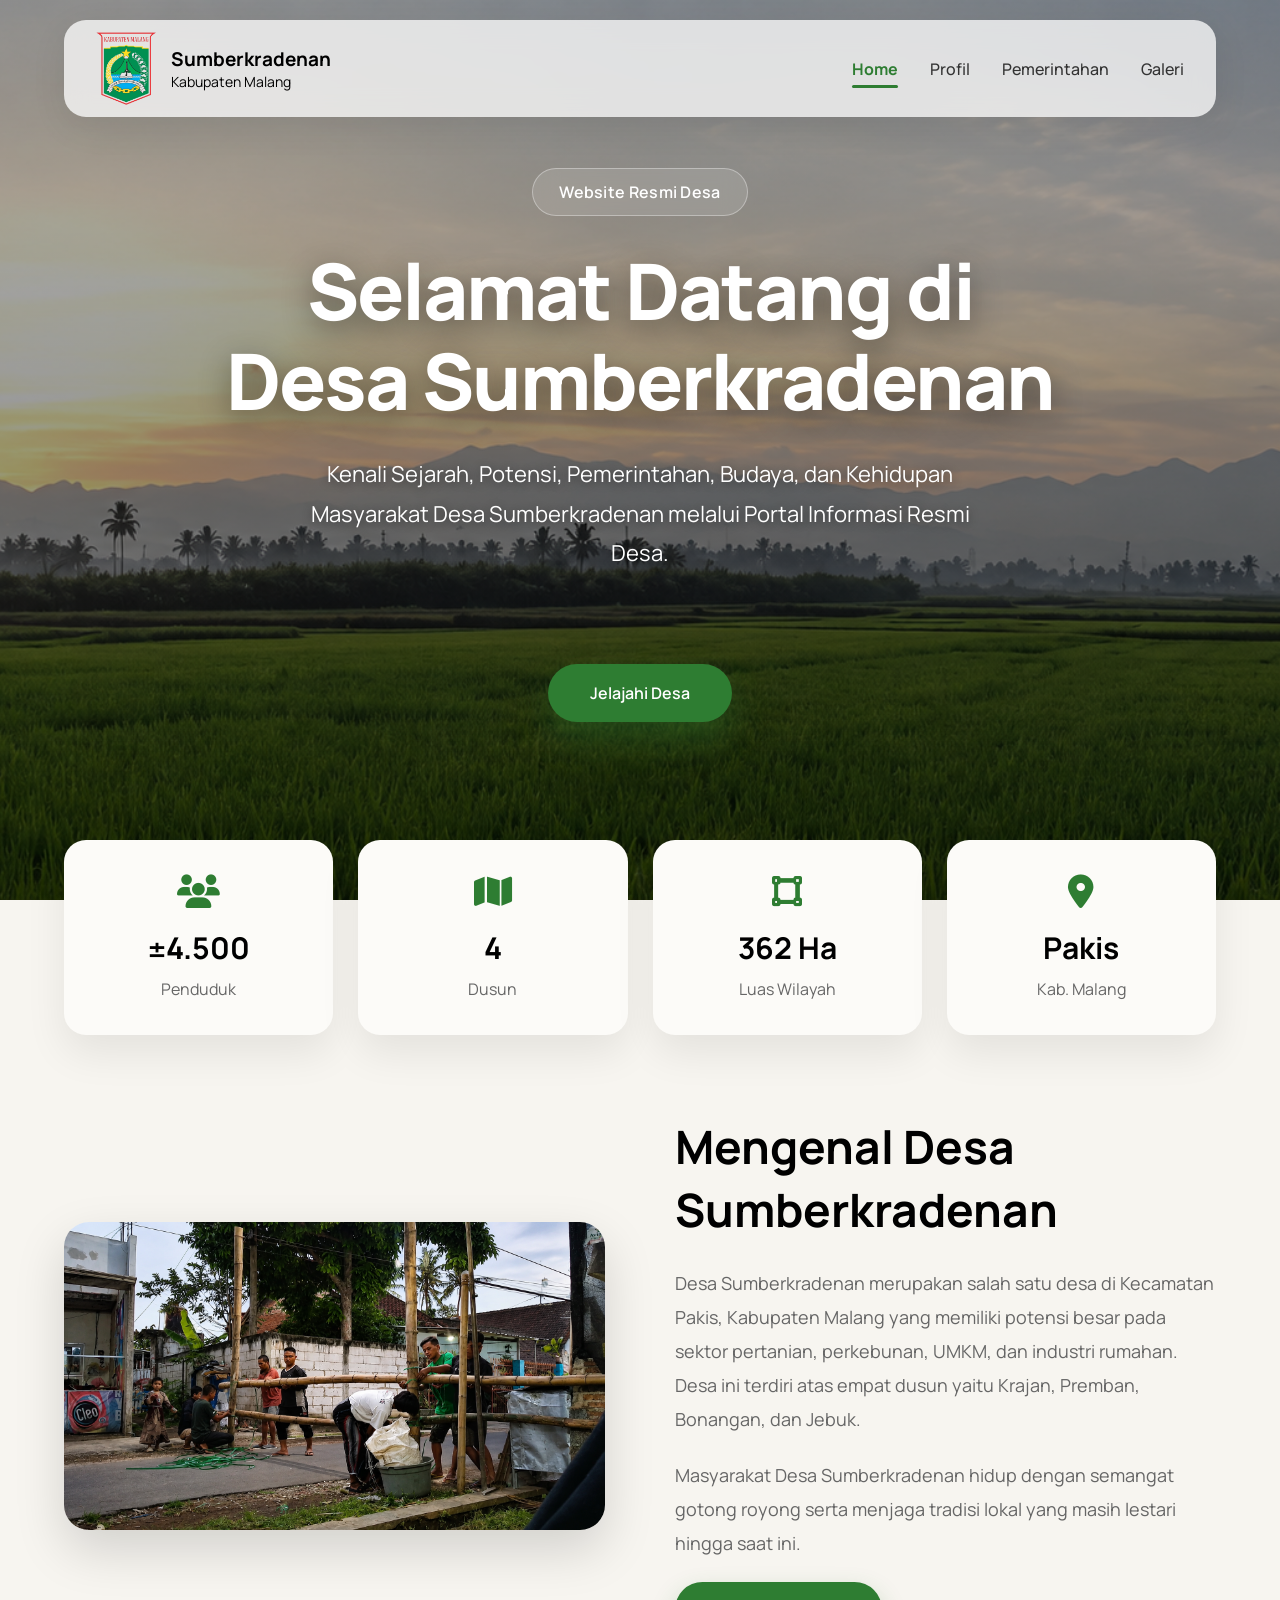
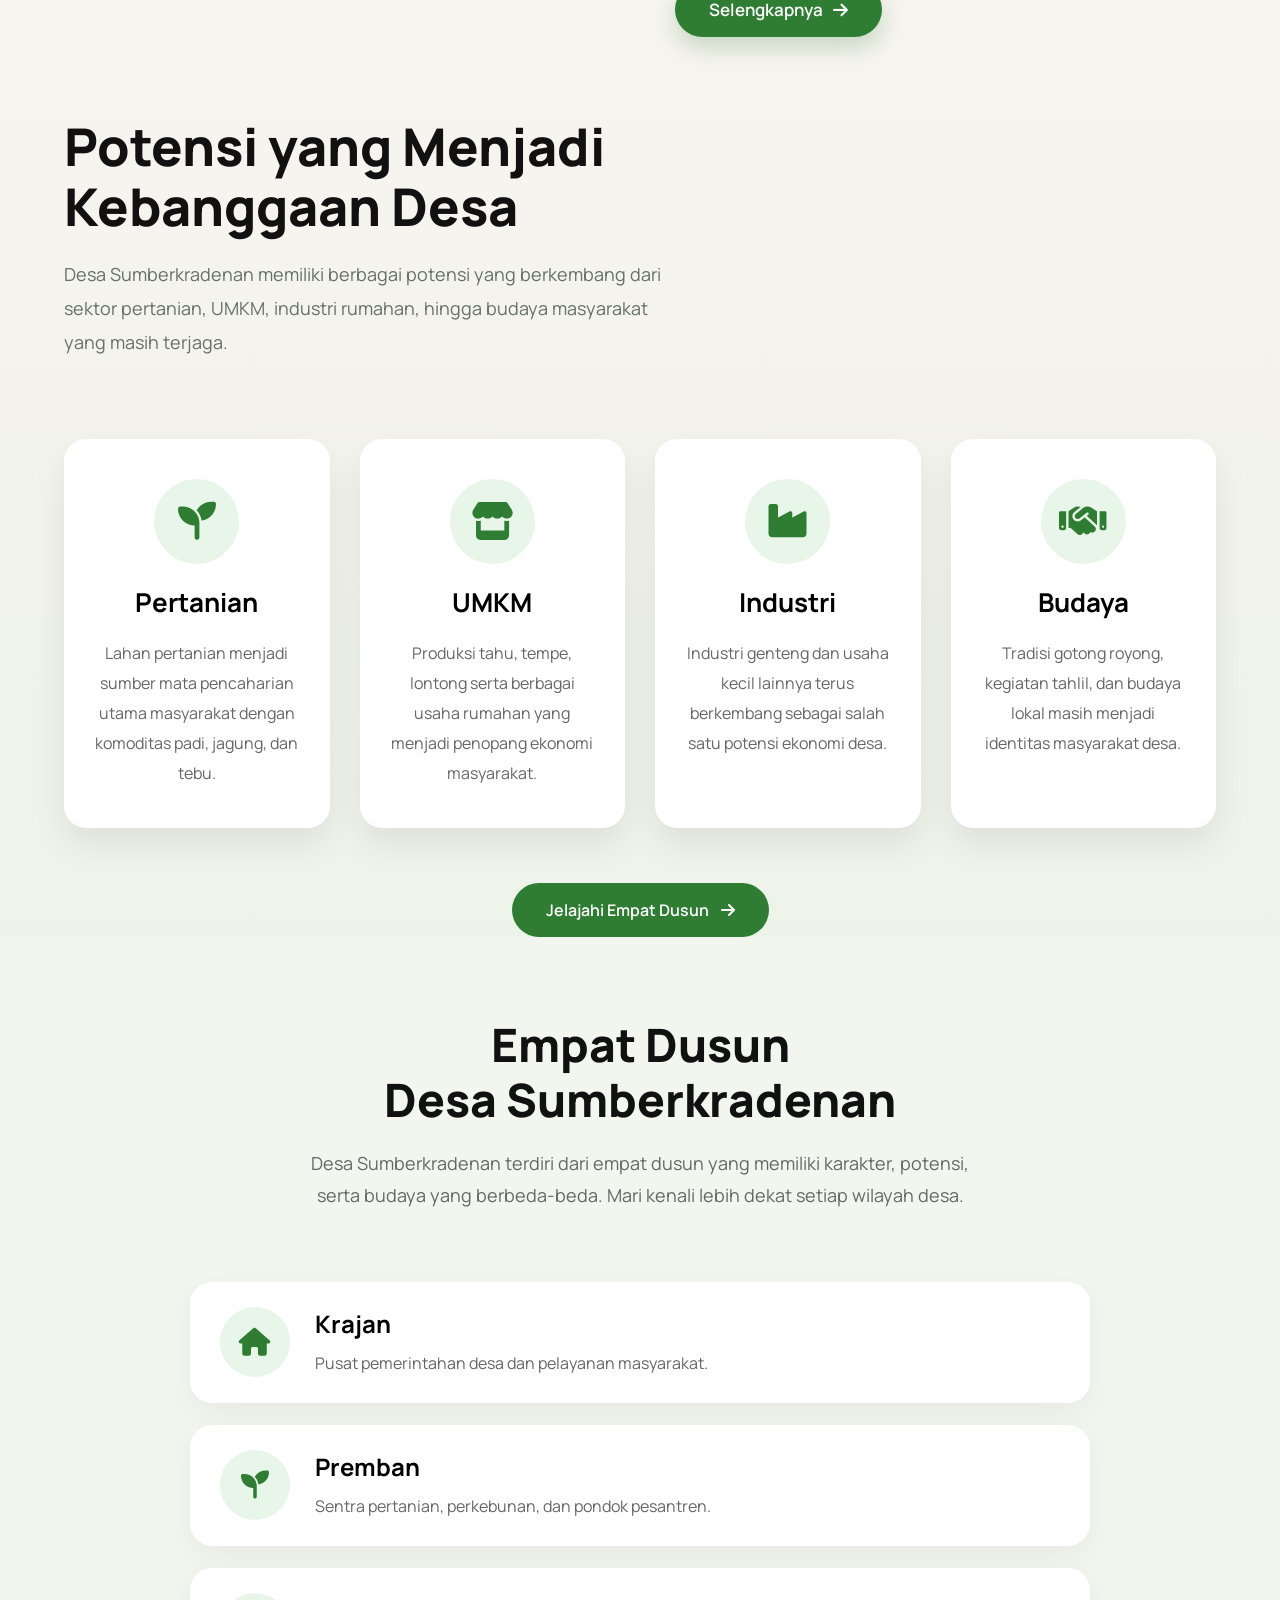
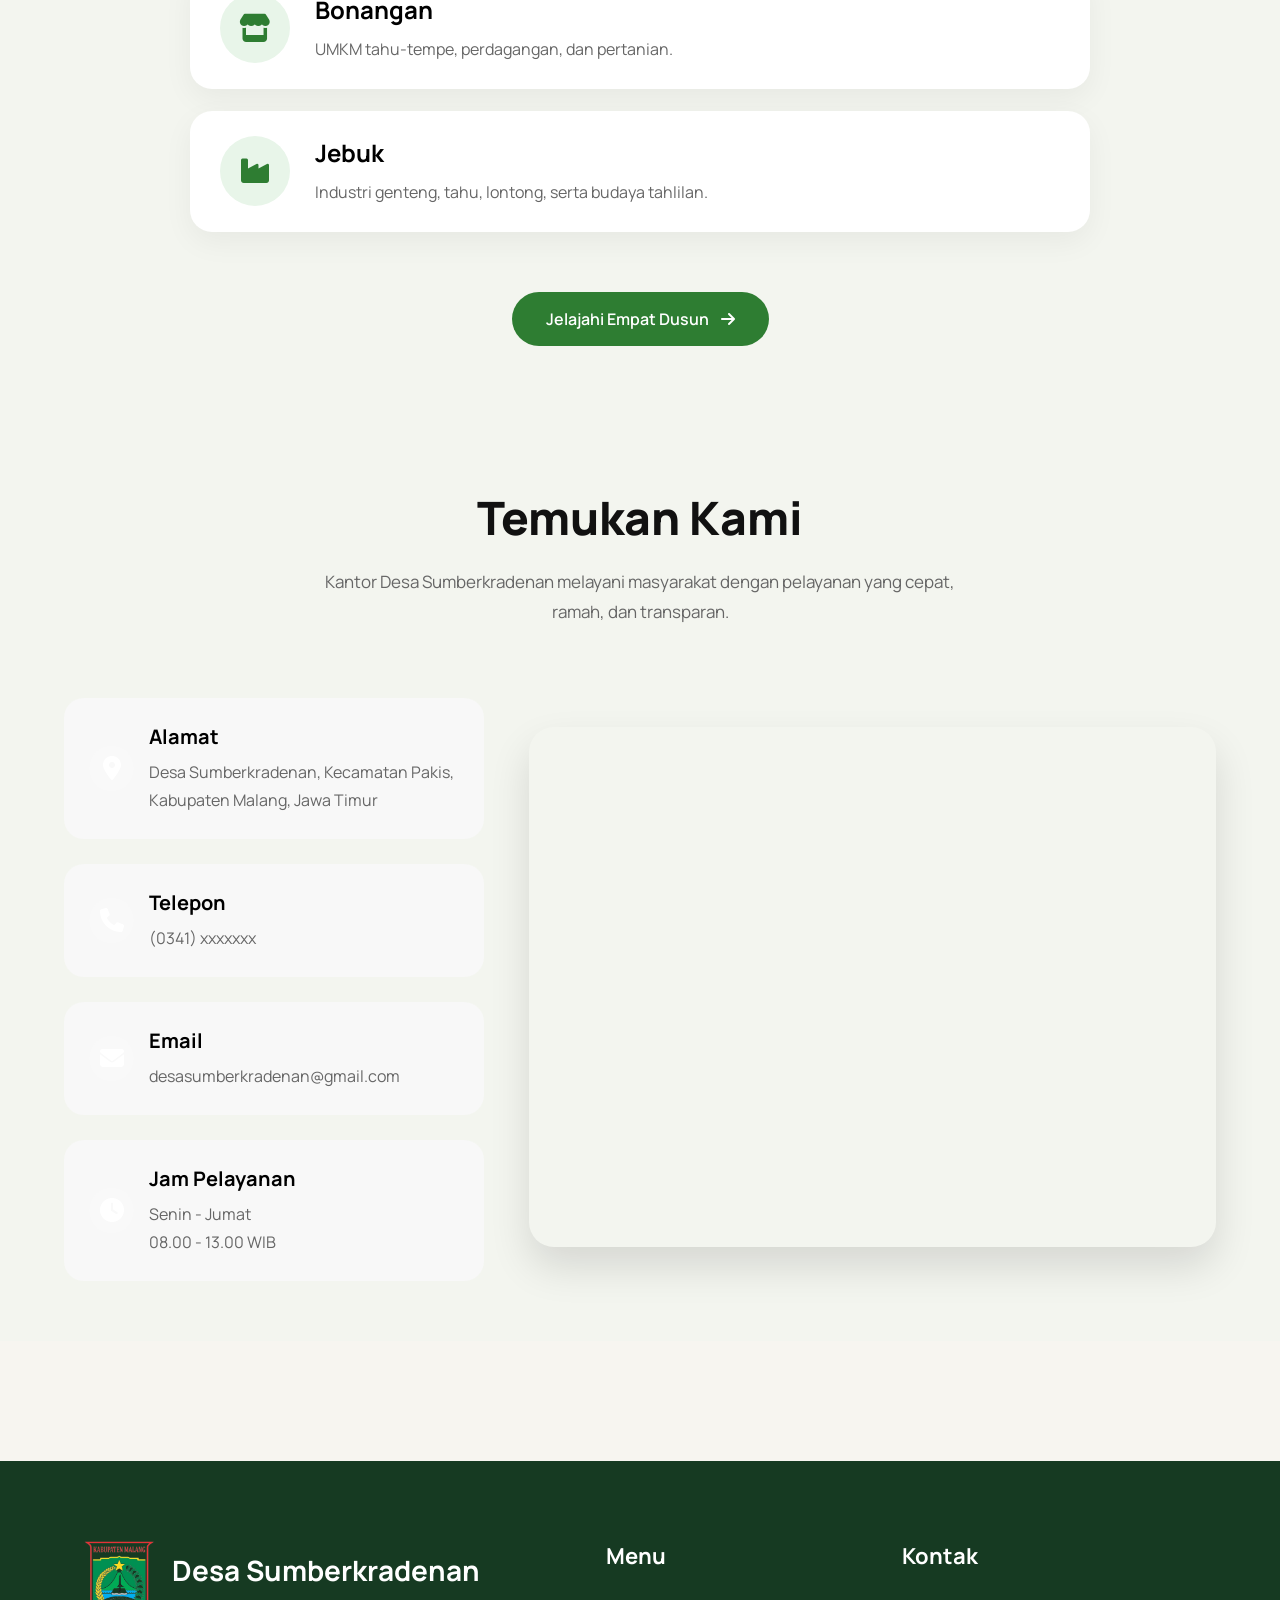
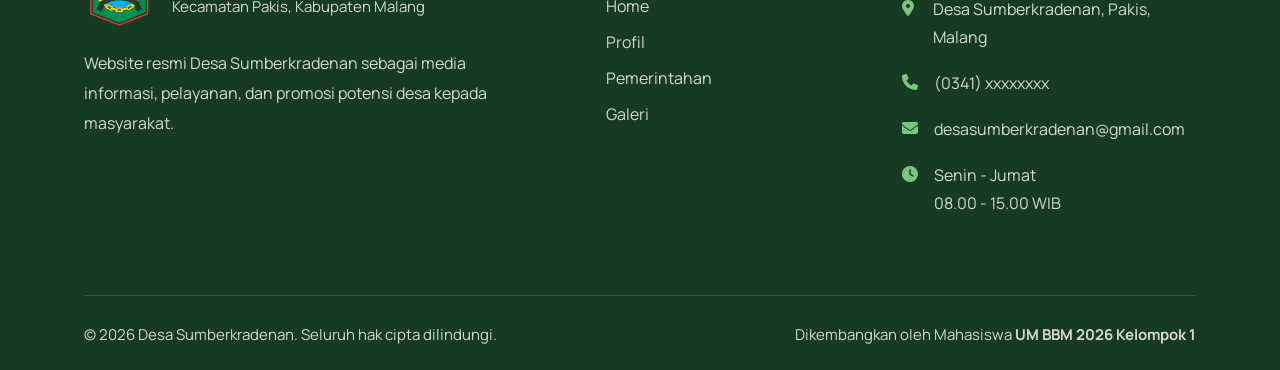
==== index.html @ 9b310164 "Website Desa Sumberkradenan" ====
<!DOCTYPE html>
<html lang="id">
<head>

    <meta charset="UTF-8">
    <meta name="viewport" content="width=device-width, initial-scale=1.0">

    <title>Desa Sumberkradenan</title>

    <!-- Google Font -->
    <link rel="preconnect" href="https://fonts.googleapis.com">
    <link href="https://fonts.googleapis.com/css2?family=Manrope:wght@400;500;600;700;800&display=swap" rel="stylesheet">

    <!-- Font Awesome -->
    <link rel="stylesheet"
    href="https://cdnjs.cloudflare.com/ajax/libs/font-awesome/6.7.2/css/all.min.css">

    <!-- CSS -->
    <link rel="stylesheet" href="assets/css/style.css">
    <link rel="stylesheet" href="assets/css/animation.css">
    <link rel="stylesheet" href="assets/css/responsive.css">
</head>
<body>

<!-- ================= NAVBAR ================= -->
<nav>
<div class="container navbar">
    <div class="logo">
        <img src="assets/images/logo.png">
        <div>
            <h2>Sumberkradenan</h2>
            <p>Kabupaten Malang</p>
        </div>
    </div>
    <ul class="nav-menu" id="navMenu">
        <button class="nav-close" id="navCloseBtn" aria-label="Tutup Menu">
            <i class="fa-solid fa-xmark"></i>
        </button>
        <li><a href="index.html" class="active">Home</a></li>
        <li><a href="pages/profil.html">Profil</a></li>
        <li><a href="pages/pemerintahan.html">Pemerintahan</a></li>
        <li><a href="pages/galeri.html">Galeri</a></li>
    </ul>
    <button class="hamburger" id="hamburgerBtn" aria-label="Menu">
        <i class="fa-solid fa-bars"></i>
    </button>
</div>
</nav>



<!-- ================= HERO ================= -->

<section class="hero">
    <div class="overlay"></div>
    <div class="hero-content">
        <div class="badge">
             Website Resmi Desa
        </div>
        <h1>
            Selamat Datang di
            <br>
            Desa Sumberkradenan
        </h1>
        <p>
            Kenali Sejarah, Potensi, Pemerintahan, Budaya,
            dan Kehidupan Masyarakat Desa Sumberkradenan
            melalui Portal Informasi Resmi Desa.
        </p>
        <div class="hero-button">
            <a href="#" class="hero-btn">Jelajahi Desa</a>
        </div>
    </div>

    
</section>


<!-- ================= QUICK INFO ================= -->

<section class="quick-info">

    <div class="container quick-wrapper">

        <div class="info-card">
            <i class="fa-solid fa-users"></i>

            <h3>±4.500</h3>

            <p>Penduduk</p>
        </div>

        <div class="info-card">
            <i class="fa-solid fa-map"></i>

            <h3>4</h3>

            <p>Dusun</p>
        </div>

        <div class="info-card">
            <i class="fas fa-vector-square"></i>
            <h3>362 Ha</h3>

            <p>Luas Wilayah</p>
        </div>

        <div class="info-card">
            <i class="fa-solid fa-location-dot"></i>

            <h3>Pakis</h3>

            <p>Kab. Malang</p>
        </div>

    </div>

</section>

<!-- ================= TENTANG DESA ================= -->

<section class="about">

<div class="container about-wrapper">

<div class="about-image">

<img src="assets/images/profil-desa.png" alt="Desa">

</div>

<div class="about-content">


<h2>
Mengenal Desa Sumberkradenan
</h2>

<p>

Desa Sumberkradenan merupakan salah satu desa di Kecamatan Pakis, Kabupaten Malang yang memiliki potensi besar pada sektor pertanian, perkebunan, UMKM, dan industri rumahan. Desa ini terdiri atas empat dusun yaitu Krajan, Premban, Bonangan, dan Jebuk.

</p>

<p>

Masyarakat Desa Sumberkradenan hidup dengan semangat gotong royong serta menjaga tradisi lokal yang masih lestari hingga saat ini.

</p>

<a href="pages/profil.html" class="about-btn">
    Selengkapnya
    <i class="fa-solid fa-arrow-right"></i>
</a>

</div>

</div>

</section>

<!-- ================= POTENSI UNGGULAN ================= -->

<section class="potensi-home" id="next-section">

    <div class="container">

        <div class="potensi-header">


        <h2 class="potensi-title">
        Potensi yang Menjadi Kebanggaan Desa
    </h2>

        <p class="section-description">
            Desa Sumberkradenan memiliki berbagai potensi yang berkembang dari sektor
            pertanian, UMKM, industri rumahan, hingga budaya masyarakat yang masih
            terjaga.
        </p>

        </div>

        <div class="potensi-grid">

            <div class="potensi-card">

                <div class="potensi-icon">
                    <i class="fa-solid fa-seedling"></i>
                </div>

                <h3>Pertanian</h3>

                <p>
                    Lahan pertanian menjadi sumber mata pencaharian utama
                    masyarakat dengan komoditas padi, jagung, dan tebu.
                </p>

            </div>

            <div class="potensi-card">

                <div class="potensi-icon">
                    <i class="fa-solid fa-store"></i>
                </div>

                <h3>UMKM</h3>

                <p>
                    Produksi tahu, tempe, lontong serta berbagai usaha
                    rumahan yang menjadi penopang ekonomi masyarakat.
                </p>

            </div>

            <div class="potensi-card">

                <div class="potensi-icon">
                    <i class="fa-solid fa-industry"></i>
                </div>

                <h3>Industri</h3>

                <p>
                    Industri genteng dan usaha kecil lainnya terus berkembang
                    sebagai salah satu potensi ekonomi desa.
                </p>

            </div>

            <div class="potensi-card">

                <div class="potensi-icon">
                    <i class="fa-solid fa-handshake"></i>
                </div>

                <h3>Budaya</h3>

                <p>
                    Tradisi gotong royong, kegiatan tahlil, dan budaya lokal
                    masih menjadi identitas masyarakat desa.
                </p>

            </div>

        </div>

        <div class="potensi-button">
            <a href="pages/profil.html#dusun" class="btn-preview">
                Jelajahi Empat Dusun
                <i class="fa-solid fa-arrow-right"></i>
            </a>
        </div>

    </div>

</section>

<!-- ================= PREVIEW DUSUN ================= -->

<section class="preview-dusun">

    <div class="container">

        <div class="preview-header">


            <h2>
                Empat Dusun<br>
                Desa Sumberkradenan
            </h2>

            <p>
                Desa Sumberkradenan terdiri dari empat dusun yang memiliki
                karakter, potensi, serta budaya yang berbeda-beda.
                Mari kenali lebih dekat setiap wilayah desa.
            </p>

        </div>

        <div class="preview-list">

            <div class="preview-item">
                <div class="preview-icon">
                    <i class="fa-solid fa-house"></i>
                </div>

                <div class="preview-content">
                    <h3>Krajan</h3>
                    <p>Pusat pemerintahan desa dan pelayanan masyarakat.</p>
                </div>
            </div>

            <div class="preview-item">
                <div class="preview-icon">
                    <i class="fa-solid fa-seedling"></i>
                </div>

                <div class="preview-content">
                    <h3>Premban</h3>
                    <p>Sentra pertanian, perkebunan, dan pondok pesantren.</p>
                </div>
            </div>

            <div class="preview-item">
                <div class="preview-icon">
                    <i class="fa-solid fa-store"></i>
                </div>

                <div class="preview-content">
                    <h3>Bonangan</h3>
                    <p>UMKM tahu-tempe, perdagangan, dan pertanian.</p>
                </div>
            </div>

            <div class="preview-item">
                <div class="preview-icon">
                    <i class="fa-solid fa-industry"></i>
                </div>

                <div class="preview-content">
                    <h3>Jebuk</h3>
                    <p>Industri genteng, tahu, lontong, serta budaya tahlilan.</p>
                </div>
            </div>

        </div>

        <div class="preview-button">

            <a href="pages/profil.html#dusun" class="btn-preview">
                Jelajahi Empat Dusun
                <i class="fa-solid fa-arrow-right"></i>
            </a>

        </div>

    </div>

</section>

<!-- ================= LOKASI DESA ================= -->

<section id="lokasi" class="lokasi">

    <div class="container">

        <div class="lokasi-header">


    <h2 class="lokasi-title">
        Temukan Kami
    </h2>

    <p class="lokasi-desc">
        Kantor Desa Sumberkradenan melayani masyarakat dengan
        pelayanan yang cepat, ramah, dan transparan.
    </p>

</div>

        <div class="lokasi-wrapper">

            <!-- Informasi -->

            <div class="lokasi-info">

                <div class="info-item">

                    <i class="fa-solid fa-location-dot"></i>

                    <div>

                        <h3>Alamat</h3>

                        <p>
                            Desa Sumberkradenan,
                            Kecamatan Pakis,
                            Kabupaten Malang,
                            Jawa Timur
                        </p>

                    </div>

                </div>

                <div class="info-item">

                    <i class="fa-solid fa-phone"></i>

                    <div>

                        <h3>Telepon</h3>

                        <p>(0341) xxxxxxx</p>

                    </div>

                </div>

                <div class="info-item">

                    <i class="fa-solid fa-envelope"></i>

                    <div>

                        <h3>Email</h3>

                        <p>desasumberkradenan@gmail.com</p>

                    </div>

                </div>

                <div class="info-item">

                    <i class="fa-solid fa-clock"></i>

                    <div>

                        <h3>Jam Pelayanan</h3>

                        <p>

                            Senin - Jumat<br>

                            08.00 - 13.00 WIB

                        </p>

                    </div>

                </div>

            </div>

            <!-- Google Maps -->

            <div class="lokasi-map">

                <iframe
                    src="https://www.google.com/maps?q=Desa+Sumberkradenan+Pakis+Malang&output=embed"
                    allowfullscreen=""
                    loading="lazy">
                </iframe>

            </div>

        </div>

    </div>

</section>



<!--================ FOOTER =================-->

<footer class="footer">

    <div class="container">

        <div class="footer-grid">

            <!-- Kolom 1 -->

            <div class="footer-about">

                <div class="footer-logo">

                    <img src="assets/images/logo.png" alt="Logo Desa">

                    <div>

                        <h3>Desa Sumberkradenan</h3>
                        <span>Kecamatan Pakis, Kabupaten Malang</span>

                    </div>

                </div>

                <p>
                    Website resmi Desa Sumberkradenan sebagai media informasi,
                    pelayanan, dan promosi potensi desa kepada masyarakat.
                </p>

            </div>

            <!-- Kolom 2 -->

            <div>

                <h4>Menu</h4>

                <ul class="footer-links">

                    <li><a href="../index.html">Home</a></li>
                    <li><a href="profil.html">Profil</a></li>
                    <li><a href="pemerintahan.html">Pemerintahan</a></li>
                    <li><a href="galeri.html">Galeri</a></li>
            

                </ul>

            </div>

            <!-- Kolom 3 -->

            <div>

                <h4>Kontak</h4>

                <ul class="footer-contact">

                    <li>
                        <i class="fa-solid fa-location-dot"></i>
                        Desa Sumberkradenan, Pakis, Malang
                    </li>

                    <li>
                        <i class="fa-solid fa-phone"></i>
                        (0341) xxxxxxxx
                    </li>

                    <li>
                        <i class="fa-solid fa-envelope"></i>
                        desasumberkradenan@gmail.com
                    </li>

                    <li>
                        <i class="fa-solid fa-clock"></i>
                        Senin - Jumat
                        <br>
                        08.00 - 15.00 WIB
                    </li>

                </ul>

            </div>

        </div>

        <div class="footer-bottom">

            <p>
                © 2026 Desa Sumberkradenan.
                Seluruh hak cipta dilindungi.
            </p>

            <p>
                Dikembangkan oleh Mahasiswa
                <strong> UM BBM 2026 Kelompok 1</strong>
            </p>

        </div>

    </div>


    </div>

</footer>

<script src="assets/js/script.js"></script> 

<body>
    </html>
---- assets/css/style.css ----
*{
    margin:0;
    padding:0;
    box-sizing:border-box;
    font-family:'Manrope',sans-serif;

}

html, body{
    overflow-x:hidden;
    max-width:100%;
}

html{
    scroll-behavior:smooth;
}

body{
    background:#F7F5F0;
}
/*=====================*/

.container{
    width:90%;
    max-width:1200px;
    margin:auto;
}


img {
    max-width: 100%;
    height: auto;
    display: block;
}
:root{

    --forest:#344D11;
    --rice:#4B611E;
    --moss:#222F17;

    --cream:#E5DECF;
    --sand:#EBD6B3;
    --mist:#A2A7AB;

    --white:#ffffff;
    --light:#F6F4EE;

}

/* ================= NAVBAR ================= */

nav{
    width:100%;
}

.navbar{

    position: fixed;
    top: 20px;
    left: 50%;
    transform: translateX(-50%);

    z-index: 9999;

    width: 90%;
    max-width: 1350px;



    margin-left: auto;

    display: flex;
    justify-content: space-between;
    align-items: center;

    padding: 12px 32px;

    border-radius: 22px;

    background: rgba(255,255,255,.75);
    backdrop-filter: blur(12px);

    box-shadow: 0 10px 35px rgba(0,0,0,.08);

    transition: .4s;
}

.navbar.scrolled{

    background: #fff;

    padding: 12px 30px;

    box-shadow: 0 15px 40px rgba(0,0,0,.12);

}

.nav-menu a{

    position:relative;

    display:flex;

        align-items:center;

        gap:40px;

        list-style:none;

    text-decoration:none;

    color:#333;

    font-weight:500;

    transition:.3s;

}

.nav-menu a::after{

content:"";

position:absolute;

left:0;
bottom:-8px;

width:0;

height:3px;

background:#2E7D32;

border-radius:50px;

transition:.4s;

}

.nav-menu a.active{

    color:#2E7D32;

    font-weight:700;

}

.nav-menu a.active::after{

    width:100%;
    background:#2E7D32;

}

.nav-menu a:hover{

color:#2E7D32;

}

.nav-menu a:hover::after{

width:100%;

}

.logo{

display:flex;
align-items:center;
gap:15px;

}

.logo img{

    width:60px;

}

.logo h2{

    font-size:19px;

}

.logo p{

    font-size:14px;

}

/*=====================*/

.nav-menu{

display:flex;
gap:32px;
list-style:none;

}

.nav-menu a{

text-decoration:none;
color:#333;
font-weight:500;

transition:.3s;

}

.nav-menu a:hover{

color:#2E7D32;

}

.btn-nav{

    display:inline-flex;
    align-items:center;
    justify-content:center;

    text-decoration:none;

    color:#fff;

    padding:14px 30px;

    background:#2E7D32;

    border-radius:50px;

    font-weight:700;

    transition:.3s;

}

.btn-nav:hover{

background:#1f5d22;

transform:translateY(-3px);

box-shadow:0 15px 25px rgba(46,125,50,.3);

}





/*================ HERO =================*/



.hero{
    position:relative;
    overflow:hidden;
    min-height:100vh;
    padding-top:150px;
    padding-bottom:160px;   /* diperbesar dari 100px */
    background:url("../images/hero.png");
    background-size:cover;
    background-position:center;
    display:flex;
    justify-content:center;
    align-items:center;
}



.hero-btn,
.hero-btn-outline{

width:100%;

text-align:center;

}



.overlay{

position:absolute;
top:0;
left:0;
width:100%;
height:100%;

background:
linear-gradient(
to bottom,
rgba(0,0,0,.30),
rgba(0,0,0,.50)
);

}

.hero-content{
    position:relative;
    z-index:2;

    display:flex;
    flex-direction:column;
    align-items:center;

    max-width:900px;
    text-align:center;
}

.hero h1{

    font-family:"Manrope",sans-serif;

    font-size:78px;

    line-height:1.15;

    font-weight:800;

    color:white;

    letter-spacing:-2px;

    text-shadow:
        0 8px 30px rgba(0,0,0,.45);

    margin-bottom:30px;

}

.hero p{
    color:rgba(255,255,255,.92);
    max-width:700px;
    margin:0 auto 45px;

    font-size:22px;
    line-height:1.8;

    color:#ffffff !important;

    text-shadow:0 2px 10px rgba(0,0,0,.45);
}

.hero-home-buttons{

display:flex;

justify-content:center;

align-items:center;

gap:22px;

margin-top:45px;

}

.hero-btn{

display:inline-block;

padding:18px 42px;

background:#2E7D32;

color:#fff;

text-decoration:none;

border-radius:60px;

font-weight:600;

transition:.35s;

box-shadow:0 18px 35px rgba(46,125,50,.35);

}

.scroll-indicator{
    position:absolute;
    bottom:30px;
    left:50%;
    transform:translateX(-50%);
    display:flex;
    flex-direction:column;
    align-items:center;
    gap:4px;
    color:rgba(255,255,255,.9);
    text-decoration:none;
    cursor:pointer;
    transition:.3s;
    animation:bounce 2s infinite;
}
.scroll-indicator:hover{
    color:#fff;
    transform:translateX(-50%) translateY(4px);
}
.scroll-indicator p{
    font-size:14px;
    margin:0;
}
.scroll-indicator i{
    font-size:20px;
}
@keyframes bounce{
    0%,100%{ transform:translateX(-50%) translateY(0); }
    50%{ transform:translateX(-50%) translateY(8px); }
}

.hero-btn:hover{

transform:translateY(-4px);

}
.hero-btn-outline{

display:inline-block;

padding:18px 42px;

text-decoration:none;

color:white;

border:2px solid rgba(255,255,255,.8);

border-radius:60px;

transition:.35s;

}

.hero-btn-outline:hover{

background:white;

color:#2E7D32;

}

.hero-content{

animation:fadeUp 1s ease;

}

@keyframes fadeUp{

from{

opacity:0;

transform:translateY(40px);

}

to{

opacity:1;

transform:translateY(0);

}

}




/*================ QUICK INFO ================*/

/*================ QUICK INFO ================*/

.quick-info{
    margin-top:-60px;
    position:relative;
    z-index:20;
}

.quick-wrapper{
    display:grid;
    grid-template-columns:repeat(4,1fr);
    gap:25px;
}

.info-card{
    background:#FCFBF8;
    border-radius:22px;
    padding:35px 20px;
    text-align:center;
    box-shadow:0 18px 40px rgba(0,0,0,.08);
    transition:.35s;
}

.info-card:hover{
    background:#FFFFFF;
    transform:translateY(-10px);
    box-shadow:0 25px 45px rgba(0,0,0,.15);
}

.info-card i{
    font-size:34px;
    color:#2E7D32;
    margin-bottom:18px;
}

.info-card h3{
    font-size:30px;
    margin-bottom:10px;
}

.info-card p{
    color:#666;
}

/*================ ABOUT =================*/

.about{

padding:80px 0;
background:#F7F5F0;

}

.about-wrapper{

    display:grid;

    grid-template-columns:1fr 1fr;

    gap:70px;

    align-items:center;

}

.about-image img{

    width:100%;

    border-radius:25px;

    box-shadow:0 20px 50px rgba(0,0,0,.15);

}

.section-tag{

    display:inline-block;

    background:#E8F5E9;

    color:#2E7D32;

    padding:10px 22px;

    border-radius:40px;

    font-weight:700;

    margin-bottom:20px;

}

.about h2{

    font-size:46px;

    margin-bottom:25px;

}

.about p{

    font-size:18px;

    line-height:34px;

    color:#666;

    margin-bottom:22px;

}

.about-btn{
    display:inline-flex;
    align-items:center;
    gap:10px;

    padding:16px 34px;

    background:#2E7D32;
    color:#fff;

    border-radius:50px;

    text-decoration:none;

    font-weight:600;
    font-size:17px;

    transition:.3s;

    box-shadow:0 10px 25px rgba(46,125,50,.25);
}

.about-btn:hover{
    background:#256428;
    transform:translateY(-4px);
}

/*================ POTENSI HOME =================*/

@media(max-width:768px){

.potensi-grid{

grid-template-columns:1fr;

}

}

.potensi-home{

background:
linear-gradient(
180deg,
#F6F4EE 0%,
#EEF3EA 100%
);

}

.potensi-header{
    max-width:600px;
    margin-bottom:80px;
}

.potensi-badge{
    display:inline-flex;
    align-items:center;
    gap:10px;

    padding:12px 24px;

    background:#EAF6EC;
    color:#2E7D32;

    border-radius:999px;

    font-size:16px;
    font-weight:700;

    margin-bottom:20px;
}

.potensi-title{
    font-size:52px;
    font-weight:800;
    line-height:1.15;

    margin-bottom:20px;

    color:#111;
}

.potensi-desc{
    max-width:720px;

    font-size:18px;
    line-height:1.8;

    color:#666;
}

.potensi-grid{

    display:grid;

    grid-template-columns:repeat(4,1fr);

    gap:30px;

    margin-top:60px;

}

.potensi-card{

    background:white;

    border-radius:22px;

    padding:40px 30px;

    text-align:center;

    transition:.35s;

    box-shadow:0 15px 35px rgba(0,0,0,.08);

}

.potensi-card:hover{

transform:translateY(-12px);

box-shadow:0 30px 60px rgba(46,125,50,.15);

border:1px solid #2E7D32;

}


.potensi-icon{

    width:85px;

    height:85px;

    margin:auto;

    border-radius:50%;

    background:#E8F5E9;

    display:flex;

    justify-content:center;

    align-items:center;

    margin-bottom:20px;

}

.potensi-icon i{

    font-size:38px;

    color:#2E7D32;

}

.potensi-card h3{

    font-size:26px;

    margin-bottom:18px;

}

.potensi-card p{

    color:#666;

    line-height:30px;

}

.potensi-button{
    display: flex;
    justify-content: center;
    margin-top: 55px;
}

.btn-potensi{
    display: inline-flex;
    align-items: center;
    gap: 12px;

    background: #2E7D32;
    color: white;

    padding: 16px 32px;
    border-radius: 50px;

    font-size: 17px;
    font-weight: 600;
    text-decoration: none;

    transition: .3s;
    box-shadow: 0 15px 35px rgba(46,125,50,.18);
}

.btn-potensi:hover{
    background:#256628;
    transform: translateY(-4px);
    box-shadow:0 20px 45px rgba(46,125,50,.25);
}

.btn-potensi i{
    transition:.3s;
}

.btn-potensi:hover i{
    transform:translateX(5px);
}

.section-badge{
    display:inline-flex;
    align-items:center;
    gap:10px;

    padding:10px 20px;

    border-radius:40px;

    background:#EAF6EC;

    color:#2E7D32;

    font-weight:800;
}

.section-title{

    margin-top:18px;

    font-size:20px;

    font-weight:800;

    line-height:1.8;
}

.section-desc{

    margin-top:20px;

    max-width:720px;

    color:#666;

    line-height:32px;
}

/* Badge Section */
.section-badge{
    display: inline-flex;
    align-items: center;
    gap: 10px;
    padding: 12px 26px;
    background: #EAF6EC;
    color: #2E7D32;
    border-radius: 999px;
    font-size: 17px;
    font-weight: 700;
    margin-bottom: 24px;
}

.section-badge i{
    font-size: 16px;
}

/* Judul */
.section-title{
    font-size: 52px;
    font-weight: 800;
    line-height: 1.15;
    color: #111;
    margin-bottom: 20px;
}

/* Deskripsi */
.section-description{
    max-width: 760px;
    font-size: 19px;
    line-height: 1.8;
    color: #666;
}
/*================ PREVIEW DUSUN =================*/

.preview-dusun{

    padding:80px 0;
    background:#F3F5EF;

}

.preview-header{

    max-width:700px;
    margin:0 auto;
    text-align:center;

}

.preview-badge{

    display:inline-flex;
    align-items:center;
    gap:10px;

    padding:10px 22px;

    background:#E8F5E9;
    color:#2E7D32;

    border-radius:50px;

    font-weight:700;
    margin-bottom:20px;

}

.preview-header h2{

    font-size:46px;
    font-weight:800;
    line-height:1.2;

    margin-bottom:20px;

    color:#111;

}

.preview-header p{

    font-size:18px;
    color:#666;
    line-height:1.8;

}

.preview-list{

    max-width:900px;

    margin:70px auto 0;

    display:flex;
    flex-direction:column;

    gap:22px;

}

.preview-item{

    background:#fff;

    display:flex;
    align-items:center;

    gap:25px;

    padding:25px 30px;

    border-radius:22px;

    transition:.3s;

    box-shadow:0 10px 30px rgba(0,0,0,.05);

}

.preview-item:hover{

    transform:translateY(-5px);

    box-shadow:0 18px 40px rgba(46,125,50,.15);

}

.preview-icon{

    width:70px;
    height:70px;

    background:#E8F5E9;

    color:#2E7D32;

    border-radius:50%;

    display:flex;
    justify-content:center;
    align-items:center;

    font-size:28px;

    flex-shrink:0;

}

.preview-content h3{

    font-size:24px;
    margin-bottom:8px;

}

.preview-content p{

    color:#666;
    line-height:30px;

}

.preview-button{

    text-align:center;

    margin-top:60px;

}

.btn-preview{

    display:inline-flex;
    align-items:center;
    gap:12px;

    padding:16px 34px;

    background:#2E7D32;
    color:#fff;

    border-radius:50px;

    text-decoration:none;

    font-weight:600;

    transition:.3s;

}

.btn-preview:hover{

    background:#256428;

    transform:translateY(-3px);

}

.btn-preview i{

    transition:.3s;

}

.btn-preview:hover i{

    transform:translateX(5px);

}
/* ================= LOKASI ================= */

.lokasi{

    padding:60px 0;

    background:#F3F5EF;

}

.lokasi-wrapper{

    display:grid;

    grid-template-columns:420px 1fr;

    gap:45px;

    align-items:center;

}

.lokasi-info{

    display:flex;

    flex-direction:column;

    gap:25px;

}

.info-item{

    display:flex;

    gap:18px;

    padding:25px;

    background:#f8f8f8;

    border-radius:20px;

    transition:.35s;

}

.info-item:hover{

    background:#E8F5E9;

    transform:translateY(-5px);

}

.info-item i{

    width:60px;

    height:60px;

    border-radius:50%;

    background:#2E7D32;

    color:white;

    display:flex;

    justify-content:center;

    align-items:center;

    font-size:24px;

    flex-shrink:0;

}

.info-item h3{

    margin-bottom:8px;

    font-size:20px;

}

.info-item p{

    color:#666;

    line-height:28px;

}

.lokasi-map iframe{

    width:100%;

    height:520px;

    border:none;

    border-radius:25px;

    box-shadow:0 20px 40px rgba(0,0,0,.12);

}
.lokasi-header{
    max-width:720px;
    margin:0 auto 70px;
    text-align:center;
}

.lokasi-badge{
    display:inline-flex;
    align-items:center;
    gap:10px;

    padding:10px 22px;

    background:#E8F5E9;
    color:#2E7D32;

    border-radius:999px;

    font-size:15px;
    font-weight:700;

    margin-bottom:20px;
}

.lokasi-badge i{
    font-size:14px;
}

.lokasi-title{
    font-size:46px;
    font-weight:800;
    line-height:1.;

    color:#111;

    margin-bottom:18px;
}

.lokasi-desc{
    max-width:650px;

    font-size:17px;
    line-height:1.8;

    color:#666;

    margin:auto;
}

/*================ FOOTER =================*/

.footer{
    width:100%;
    background:#163A22;
    color:#fff;
    padding:80px 0 25px;
    margin-top:120px;
}

.footer .container{
    max-width:1200px;
    margin:auto;
    padding:0 20px;
}

.footer-grid{

    display:grid;
    grid-template-columns:2fr 1fr 1.3fr;

    gap:70px;

}

.footer-logo{

    display:flex;

    align-items:center;

    gap:18px;

    margin-bottom:22px;

}

.footer-logo img{

    width:70px;

}

.footer-logo h3{

    font-size:28px;
    margin-bottom:6px;

}

.footer-logo span{

    color:#d7d7d7;

    font-size:15px;

}

.footer-about p{

    color:#d8d8d8;

    line-height:30px;

    max-width:420px;

}

.footer h4{

    font-size:22px;

    margin-bottom:24px;

}

.footer-links,
.footer-contact{

    list-style:none;

}

.footer-links li{

    margin-bottom:14px;

}

.footer-links a{

    color:#d8d8d8;

    text-decoration:none;

    transition:.3s;

}

.footer-links a:hover{

    color:#7BC67E;
    padding-left:8px;

}

.footer-contact li{

    display:flex;

    gap:14px;

    margin-bottom:18px;

    line-height:28px;

    color:#d8d8d8;

}

.footer-contact i{

    color:#7BC67E;

    margin-top:5px;

    width:18px;

}

.footer-bottom{

    border-top:1px solid rgba(255,255,255,.12);

    margin-top:60px;

    padding-top:28px;

    display:flex;

    justify-content:space-between;

    align-items:center;

    flex-wrap:wrap;

    gap:15px;

}

.footer-wrapper{

    flex-direction:column;
    gap:40px;

    text-align:center;

}

.footer-bottom p{

    color:#d6d6d6;

    font-size:15px;

}
.badge{
    display:flex;
    align-items:center;
    justify-content:center;

    gap:8px;

    padding:12px 26px;

    margin-bottom:30px;

    border-radius:50px;

    background:rgba(255,255,255,.12);

    border:1px solid rgba(255,255,255,.35);

    backdrop-filter:blur(12px);

    color:#fff;

    font-size:16px;

    font-weight:600;

    margin:0 auto 30px;

    letter-spacing:.3px;
}



@keyframes bounce{

    0%,100%{
        transform:translateY(0);
    }

    50%{
        transform:translateY(8px);
    }

}





.hero-btn:hover{

transform:translateY(-4px);

box-shadow:0 15px 30px rgba(46,125,50,.35);

}
/* ================= HERO PROFIL ================= */

@media(max-width:768px){

.hero-profil-wrapper{

grid-template-columns:1fr;

text-align:center;

}

.hero-profil-content{

align-items:center;

}

.hero-profil-image{

margin-top:40px;

}

}


.profil-hero{

    padding:130px 0 80px;
}

.profil-hero,
.history,
.visi-misi,
.wilayah,
.dusun-section{
    background: linear-gradient(
        135deg,
        #FDFDFB 0%,
        #EEF6EC 40%,
        #E7F2E7 100%
    );
}

.hero-grid{

    width:90%;
    max-width:1250px;
    margin:auto;

    display:grid;
    grid-template-columns:1.1fr 1fr;
    gap:70px;
    align-items:center;
}



.hero-badge{

    display:inline-flex;
    align-items:center;
    gap:10px;

    padding:10px 22px;

    border-radius:50px;

    background:#e8f5e9;

    color:#2E7D32;

    font-weight:600;

    margin-bottom:25px;
}

.hero-left h1{
    font-size:68px;
    line-height:78px;
    font-weight:800;
    color:#222;
     animation:fadeUp .8s ease forwards;


    text-shadow:
        0 4px 12px rgba(0,0,0,.08),
        0 16px 35px rgba(0,0,0,.06);
}

.hero-left h1 span{
    color:#2E7D32;

    text-shadow:
        0 4px 10px rgba(46,125,50,.15),
        0 12px 25px rgba(46,125,50,.10);
}

.hero-image{

    animation: slideRight 1s ease forwards;

}

@keyframes slideRight{

    from{
        opacity:0;
        transform:translateX(70px);
    }

    to{
        opacity:1;
        transform:translateX(0);
    }

}

.hero-image img{

    transition:.5s ease;

}

.hero-image:hover img{

    transform:translateY(-12px) scale(1.02);

    box-shadow:
        0 35px 80px rgba(0,0,0,.18);

}

.hero-left p{

    font-size:19px;

    line-height:34px;

    color:#666;

    max-width:620px;

     opacity:0;

    animation:fadeUp .8s .25s ease forwards;


    margin-bottom:45px;
}

.hero-btn{



    display:flex;

    gap:20px;

    flex-wrap:wrap;

    opacity:0;

    animation:fadeUp .8s .45s ease forwards;

}

@keyframes fadeUp{

    from{
        opacity:0;
        transform:translateY(35px);
    }

    to{
        opacity:1;
        transform:translateY(0);
    }


}

.btn-primary{

    background:#2E7D32;

    color:white;

    padding:16px 34px;

    border-radius:50px;

    text-decoration:none;

    font-weight:600;

    transition:.35s;
}

.btn-primary:hover{

    transform:translateY(-3px);

    background:#256928;

     
    transform:translateY(-5px);

    box-shadow:
        0 18px 45px rgba(46,125,50,.30);
}

.btn-secondary{

    padding:16px 34px;

    border-radius:50px;

    border:2px solid #2E7D32;

    color:#2E7D32;

    text-decoration:none;

    font-weight:600;

    transition:.3s;
}

.btn-secondary:hover{

    background:#2E7D32;

    color:white;


}

/* FOTO */

.hero-image{
    position: relative;
    flex: 0 0 48%;
    display: flex;
    justify-content: flex-end;
}

.hero-image img{
    width: 100%;
    max-width: 620px;
    height: 460px;
    object-fit: cover;
    border-radius: 35px;
    box-shadow: 0 30px 70px rgba(0,0,0,.15);
    display: block;
}

.floating-card{

    position:absolute;

    left:-35px;

    bottom:35px;

    background:white;

    padding:18px 22px;

    border-radius:18px;

    display:flex;

    align-items:center;

    gap:15px;

    box-shadow:0 20px 45px rgba(0,0,0,.12);
}

.floating-card i{

    width:55px;

    height:55px;

    border-radius:50%;

    background:#2E7D32;

    color:white;

    display:flex;

    justify-content:center;

    align-items:center;

    font-size:22px;
}

.floating-card h4{

    margin:0;

    font-size:18px;
}

.floating-card p{

    margin-top:5px;

    color:#777;

    font-size:14px;
}

.hero-buttons{
    display:flex;
    align-items:center;
    gap:18px;
    margin-top:38px;
    flex-wrap:wrap;

    opacity:0;

    animation:fadeUp .8s .45s ease forwards;

}

@keyframes fadeUp{

    from{
        opacity:0;
        transform:translateY(35px);
    }

    to{
        opacity:1;
        transform:translateY(0);
    }


}

.btn-primary{
    display:inline-flex;
    align-items:center;
    gap:10px;

    padding:16px 34px;

    background:#2E7D32;
    color:#fff;

    border-radius:50px;

    text-decoration:none;

    font-weight:600;
    font-size:17px;

    transition:.35s;
    box-shadow:0 12px 30px rgba(46,125,50,.20);
}

.btn-primary:hover{
    background:#256428;
    transform:translateY(-4px);
    box-shadow:0 18px 40px rgba(46,125,50,.30);
}

.btn-primary i{
    transition:.3s;
}

.btn-primary:hover i{
    transform:translateX(5px);
}

.btn-secondary{
    display:inline-flex;
    align-items:center;
    gap:10px;

    padding:16px 34px;

    border:2px solid #2E7D32;

    color:#2E7D32;

    border-radius:50px;

    text-decoration:none;

    font-weight:600;
    font-size:17px;

    background:#fff;

    transition:.35s;
}

.btn-secondary:hover{
    background:#E8F5E9;
    transform:translateY(-4px);
}

.btn-secondary i{
    font-size:16px;
}

html{
    scroll-behavior:smooth;
}

/* ================= SEJARAH ================= */

.history{
    padding:130px 0 80px;
}

.history-header{

    text-align:center;
    max-width:760px;
    margin:0 auto 80px;

}

.history-badge{

    display:inline-flex;
    align-items:center;
    gap:10px;

    padding:10px 22px;

    background:#E8F5E9;

    color:#2E7D32;

    border-radius:999px;

    font-weight:700;

    margin-bottom:22px;

}

.history-title{

    font-size:42px;
    font-weight:800;
    color:#111;

    margin-bottom:18px;

}

.history-desc{

    font-size:18px;
    line-height:1.8;

    color:#666;

}

.history-wrapper{

    display:grid;
    grid-template-columns:1fr 1fr;
    gap:70px;

    align-items:center;

}

.history-image{

    position:relative;

}

.history-image img{

    width:100%;
    height:540px;

    object-fit:cover;

    border-radius:24px;

    box-shadow:0 25px 50px rgba(0,0,0,.12);

}

.history-floating{

    position:absolute;

    bottom:25px;
    left:25px;

    display:flex;
    align-items:center;
    gap:15px;

    background:white;

    padding:18px 24px;

    border-radius:18px;

    box-shadow:0 15px 40px rgba(0,0,0,.15);

}

.history-floating i{

    width:50px;
    height:50px;

    border-radius:50%;

    background:#2E7D32;

    color:white;

    display:flex;
    justify-content:center;
    align-items:center;

    font-size:22px;

}

.history-floating h4{

    font-size:17px;
    margin-bottom:4px;

}

.history-floating span{

    color:#777;
    font-size:14px;

}

.history-content h3{

    font-size:34px;
    margin-bottom:24px;

    color:#222;

}

.history-content p{

    font-size:17px;
    line-height:2;

    color:#666;

    margin-bottom:22px;

}

.history-info{

    display:flex;
    gap:20px;

    margin-top:35px;

    flex-wrap:wrap;

}

.history-card{

    display:flex;
    align-items:center;

    gap:15px;

    background:white;

    padding:18px 22px;

    border-radius:18px;

    border:1px solid #edf1ed;

    box-shadow:0 12px 30px rgba(0,0,0,.05);

    transition:.3s;

}

.history-card:hover{

    transform:translateY(-5px);

    box-shadow:0 18px 35px rgba(46,125,50,.15);

}

.history-card i{

    width:48px;
    height:48px;

    border-radius:50%;

    background:#E8F5E9;

    color:#2E7D32;

    display:flex;
    justify-content:center;
    align-items:center;

    font-size:20px;

}

.history-card h4{

    font-size:16px;

    margin-bottom:5px;

}

.history-card span{

    font-size:14px;

    color:#777;

}

/*================ VISI MISI ================*/

.visi-misi{

    padding:130px 0 80px;
}

/*================ VISI =================*/

.visi-card{

    max-width:900px;
    margin:70px auto;

    background:white;

    padding:50px;

    border-radius:30px;

    text-align:center;

    box-shadow:0 20px 45px rgba(0,0,0,.08);

    border:1px solid #edf0ed;

}

.visi-icon{

    width:90px;
    height:90px;

    margin:auto auto 25px;

    background:#E8F5E9;

    border-radius:50%;

    display:flex;
    justify-content:center;
    align-items:center;

}

.visi-icon i{

    color:#2E7D32;
    font-size:38px;

}

.visi-card h3{

    font-size:34px;
    margin-bottom:22px;

}

.visi-card p{

    font-size:20px;
    color:#555;
    line-height:1.9;

    font-style:italic;

}

/*================ MISI =================*/

.misi-grid{

    display:grid;

    grid-template-columns:repeat(3,1fr);

    gap:30px;

}

.misi-card{

    background:white;

    padding:30px;

    border-radius:24px;

    box-shadow:0 15px 35px rgba(0,0,0,.06);

    transition:.35s;

    border:1px solid #edf0ed;

}

.misi-card:hover{

    transform:translateY(-10px);

    box-shadow:0 25px 45px rgba(46,125,50,.18);

}

.misi-card i{

    width:70px;
    height:70px;

    background:#E8F5E9;

    color:#2E7D32;

    border-radius:50%;

    display:flex;

    justify-content:center;

    align-items:center;

    font-size:28px;

    margin-bottom:25px;

}

.misi-card h3{

    font-size:24px;

    margin-bottom:20px;

}

.misi-card ul{

    padding-left:18px;

}

.misi-card li{

    color:#666;

    margin-bottom:12px;

    line-height:1.8;

}

/*================ INFORMASI WILAYAH ================*/

.wilayah{

    padding:130px 0 80px;

}

.wilayah-header{

    max-width:750px;

    margin:auto;

    text-align:center;

    margin-bottom:70px;

}

.wilayah-badge{

    display:inline-flex;

    align-items:center;

    gap:10px;

    background:#E8F5E9;

    color:#2E7D32;

    padding:10px 22px;

    border-radius:999px;

    font-weight:700;

    margin-bottom:22px;

}

.wilayah-title{

    font-size:44px;

    font-weight:800;

    line-height:1.2;

    margin-bottom:20px;

}

.wilayah-desc{

    color:#666;

    font-size:18px;

    line-height:1.8;

}

.wilayah-map{

    margin-bottom:55px;

}

.wilayah-map iframe{

    width:100%;

    height:500px;

    border:none;

    border-radius:25px;

    box-shadow:0 20px 45px rgba(0,0,0,.08);

}

.wilayah-grid{

    display:grid;

    grid-template-columns:repeat(3,1fr);

    gap:25px;

}

.wilayah-card{

    background:white;

    padding:35px;

    border-radius:22px;

    text-align:center;

    transition:.35s;

    box-shadow:0 12px 35px rgba(0,0,0,.06);

    border:1px solid #edf0ed;

}

.wilayah-card:hover{

    transform:translateY(-8px);

    box-shadow:0 25px 45px rgba(46,125,50,.15);

}

.wilayah-card i{

    width:70px;

    height:70px;

    border-radius:50%;

    background:#E8F5E9;

    color:#2E7D32;

    display:flex;

    justify-content:center;

    align-items:center;

    margin:auto;

    margin-bottom:22px;

    font-size:28px;

}

.wilayah-card h4{

    font-size:22px;

    margin-bottom:12px;

}

.wilayah-card p{

    color:#666;

    line-height:1.8;

}

/*================ EMPAT DUSUN =================*/

.dusun-section{

    padding:130px 0 80px;

}

.section-title{

    text-align:center;

    max-width:800px;

    margin:0 auto 90px;

}

.section-title h2{

    font-size:56px;

    font-weight:800;

    color:#222;

    margin:25px 0;

}

.section-title p{

    font-size:20px;

    line-height:34px;

    color:#666;

}

.dusun-item{

    display:flex;

    align-items:center;

    justify-content:space-between;

    gap:80px;

    margin-bottom:110px;

}

.dusun-item.reverse{

    flex-direction:row-reverse;

}

.dusun-image{

    flex:1;

}

.dusun-image img{

    width:100%;

    height:420px;

    object-fit:cover;

    border-radius:30px;

    box-shadow:0 20px 50px rgba(0,0,0,.10);

}

.dusun-content{

    flex:1;

}

.dusun-number{

    font-size:72px;

    font-weight:800;

    color:#DDEEDC;

    display:block;

    margin-bottom:10px;

}

.dusun-content h3{

    font-size:46px;

    font-weight:800;

    color:#222;

    margin-bottom:20px;

}

.dusun-content p{

    font-size:18px;

    line-height:34px;

    color:#666;

    margin-bottom:35px;

}

.potensi-list{

    display:flex;

    flex-wrap:wrap;

    gap:15px;

}

.potensi-list span{

    padding:12px 22px;

    background:#EAF6EB;

    color:#2E7D32;

    border-radius:50px;

    font-weight:600;

    transition:.3s;

}

.potensi-list span:hover{

    background:#2E7D32;

    color:#fff;

}

/*================ HERO PEMERINTAHAN ================*/

@media(max-width:768px){

.hero-pemerintahan-wrapper{

grid-template-columns:1fr;

}

.hero-pemerintahan-content{

align-items:center;

text-align:center;

}

.hero-button{

justify-content:center;

}

}

.hero-pemerintahan{

    padding:155px 0 200px;
    background:#fafafa;

}

.hero-pemerintahan-wrapper{

    display:grid;
    grid-template-columns:1fr 520px;
    align-items:center;
    gap:70px;

}

.hero-pemerintahan-content{
    display: flex;
    flex-direction: column;
    align-items: flex-start;
    text-align: left;
}

/* Badge */

.hero-badge{

    display:inline-flex;
    align-items:center;
    gap:10px;

    padding:10px 22px;

    background:#E8F5E9;

    color:#2E7D32;

    border-radius:999px;

    font-weight:700;

    margin-bottom:28px;

    opacity:0;
    animation:fadeLeft .8s ease forwards;


}

/* Judul */

.hero-pemerintahan-content h1{

    font-size:68px;
    line-height:1.1;
    font-weight:800;
    color:#111;

    margin-bottom:28px;

    text-shadow:
        0 4px 12px rgba(0,0,0,.08),
        0 14px 32px rgba(0,0,0,.06);

        opacity:0;
    animation:fadeLeft .9s ease .2s forwards;


}

.hero-pemerintahan-content span{

    color:#2E7D32;

    text-shadow:
        0 4px 10px rgba(46,125,50,.15),
        0 12px 28px rgba(46,125,50,.10);

}

.hero-pemerintahan-content p{

    font-size:18px;
    line-height:34px;
    color:#666;

    max-width:620px;

    margin-bottom:40px;

    opacity:0;
    animation:fadeLeft .9s ease .45s forwards;


}

/* Button */



    .hero-pemerintahan-button{
    display:flex;
    justify-content:flex-start;
    gap:18px;
    margin-top:45px;
    width:100%;
    text-align:left;
}

.hero-button .btn-primary{
    display:inline-flex;
}

.btn-primary{

    padding:16px 34px;

    background:#2E7D32;

    color:#fff;

    border-radius:999px;

    text-decoration:none;

    font-weight:700;

    transition:.35s;

}

.btn-primary:hover{

    background:#256628;

}

.btn-secondary{

    padding:16px 34px;

    border:2px solid #2E7D32;

    color:#2E7D32;

    text-decoration:none;

    border-radius:999px;

    font-weight:700;

    transition:.35s;

}

.btn-secondary:hover{

    background:#2E7D32;
    color:white;

}

/* FOTO */

.hero-pemerintahan-image{

    position:relative;

    opacity:0;
    animation:fadeRight 1s ease .4s forwards;

}

.hero-pemerintahan-image img{

    width:100%;
    border-radius:32px;

    display:block;

    box-shadow:
        0 30px 70px rgba(0,0,0,.12);

         transition:.5s;


}

/* Floating */

.hero-floating{

    position:absolute;

    left:-40px;
    bottom:35px;

    background:white;

    border-radius:22px;

    padding:25px 35px;

    display:flex;
    align-items:center;
    gap:30px;

    box-shadow:0 15px 40px rgba(0,0,0,.12);

    opacity:0;
    animation:fadeUp .8s ease 1s forwards;

}

.floating-item{

    text-align:center;

}

.floating-item h3{

    font-size:30px;
    color:#2E7D32;

    margin-bottom:6px;

}

.floating-item span{

    color:#777;
    font-size:14px;

}

.floating-divider{

    width:1px;
    height:45px;

    background:#e5e5e5;

}

section{
    scroll-margin-top:120px;
}

/*==================================================
            STRUKTUR PEMERINTAHAN
==================================================*/

@media(max-width:768px){

}
.struktur-grid{

    grid-template-columns:1fr;

}

.kadus-grid{

    grid-template-columns:1fr;

}
.struktur{

    padding:120px 0;

    background:#F3F5EF;

}

/*================ HEADER =================*/

.section-header{

    max-width:850px;

    margin:0 auto 70px;

    text-align:center;

}

.section-title{

    font-size:52px;

    font-weight:800;

    color:#222F17;

    line-height:1.2;

    margin-bottom:20px;

    text-shadow:
        0 3px 8px rgba(255,255,255,.7),
        0 10px 20px rgba(0,0,0,.06);

}

.section-description{

    font-size:18px;

    line-height:34px;

    color:#667065;

}

/*================ JUDUL SUB =================*/

.sub-title{

    margin:70px 0 35px;

    text-align:center;

}

.sub-title h3{

    display:inline-block;

    padding:12px 30px;

    background:#E8F5E9;

    color:#2E7D32;

    border-radius:999px;

    font-size:20px;

    font-weight:700;

}

/*================ KEPALA & SEKRETARIS =================*/

.struktur-top{

    display:flex;

    justify-content:center;

    margin-bottom:45px;

}

/*================ GRID =================*/

.struktur-grid{

    display:grid;

    grid-template-columns:repeat(auto-fit,minmax(280px,1fr));

    gap:35px;

    margin-top:40px;

}

.kadus-grid{

    display:grid;

    grid-template-columns:repeat(auto-fit,minmax(260px,1fr));

    gap:35px;

}

/*================ CARD =================*/

.struktur-card{

    background:#fff;

    border-radius:28px;

    padding:40px 30px;

    width:100%;

    display:flex;
    flex-direction:column;
    align-items:center;

    text-align:center;

    box-shadow:0 15px 40px rgba(0,0,0,.08);

    transition:.35s;

    position:relative;

    overflow:hidden;

}

.struktur-card::before{

    content:"";

    position:absolute;

    top:0;

    left:0;

    width:100%;

    height:6px;

    background:#2E7D32;

}

.struktur-grid{

    display:grid;

    grid-template-columns:repeat(3,1fr);

    gap:35px;

}


.struktur-card:hover{

    transform:translateY(-10px);

    box-shadow:0 25px 55px rgba(46,125,50,.18);

}

/*================ FOTO =================*/

.struktur-card img{

    width:135px;

    height:135px;

    object-fit:cover;

    border-radius:50%;

    border:6px solid #E8F5E9;

    display:block;

    margin:0 auto 25px;

    transition:.35s;

    box-shadow:0 10px 25px rgba(0,0,0,.10);

}

.struktur-card:hover img{

    transform:scale(1.08);

}

/*================ PJ KEPALA DESA & SEKRETARIS =================*/

.struktur-card.kepala,
.struktur-card.sekretaris{

    width:430px;
    min-height:470px;

}

.struktur-card.kepala img,
.struktur-card.sekretaris img{

    width:180px;
    height:180px;

    object-fit:cover;

}

.struktur-card.kepala h3,
.struktur-card.sekretaris h3{

    font-size:32px;
    min-height:42px;

}

/*================ KEPALA DUSUN =================*/

.struktur-card.kecil img{

    width:120px;

    height:120px;

}

/*================ NAMA =================*/

.struktur-card h3{

    font-size:26px;

    font-weight:800;

    color:#222F17;

    margin:18px 0 12px;

    line-height:1.3;

    min-height:68px;

    display:flex;
    align-items:center;
    justify-content:center;

}

/*================ JABATAN =================*/

.jabatan{

    display:inline-block;

    padding:10px 20px;

    background:#E8F5E9;

    color:#2E7D32;

    border-radius:50px;

    font-size:16px;

    font-weight:700;

}

/*================ STAF DESA =================*/

.staf-grid{

    display:flex;

    justify-content:center;

    gap:35px;

    margin-top:40px;

    flex-wrap:wrap;

}

.staf-grid .struktur-card{

    width:330px;

}

/*================ RESPONSIVE =================*/

@media(max-width:992px){

    .struktur{

        padding:90px 0;

    }

    .struktur-grid{

        grid-template-columns:repeat(2,1fr);

    }

    .kadus-grid{

        grid-template-columns:repeat(2,1fr);

    }

}

@media(max-width:768px){

    .section-title{

        font-size:38px;

    }

    .section-description{

        font-size:16px;

        line-height:30px;

    }

    .struktur-grid,

    .kadus-grid{

        grid-template-columns:1fr;

    }

    .struktur-card.kepala img{

        width:160px;

        height:160px;

    }

    .struktur-card.sekretaris img{

        width:160px;

        height:160px;

    }

    .struktur-card img{

        width:120px;

        height:120px;

    }

}

.staf-grid{
    display:flex;
    justify-content:center;
    gap:35px;
    flex-wrap:wrap;
}

.staf-grid .struktur-card{
    width:300px;
}

/*================ LEMBAGA DESA =================*/

.lembaga{

    padding:120px 0;
    background:#ffffff;

}

.lembaga-grid{

    display:grid;

    grid-template-columns:repeat(auto-fit,minmax(300px,1fr));

    gap:35px;

    margin-top:60px;

}

.lembaga-card{

    background:#fff;

    border-radius:24px;

    padding:35px 30px;

    text-align:center;

    box-shadow:0 15px 40px rgba(0,0,0,.06);

    transition:.35s;

    display:flex;

    flex-direction:column;

    align-items:center;

    min-height:390px;

}

.lembaga-card:hover{

    transform:translateY(-8px);

    box-shadow:0 25px 50px rgba(46,125,50,.15);

}

.lembaga-card img{

    width:90px;
    height:90px;

    object-fit:contain;

    margin-bottom:25px;

}

.lembaga-card h3{

    font-size:26px;

    margin-bottom:10px;

    color:#222;

}

.lembaga-card span{

    color:#2E7D32;

    font-weight:700;

    display:block;

    min-height:52px;

    margin-bottom:18px;

    line-height:1.5;

}

.lembaga-card p{

    color:#666;

    line-height:1.8;

    font-size:15px;

}

/*================ LINMAS =================*/

.linmas-wrapper{

    display:flex;

    justify-content:center;

    margin-top:35px;

}

.linmas-wrapper .lembaga-card{

    width:340px;

}

/*================ JAM PELAYANAN =================*/

.jam-pelayanan{

    padding:120px 0;

    background:#F8FBF8;

}

.jadwal-card{

    max-width:850px;

    margin:60px auto 40px;

    background:#fff;

    border-radius:24px;

    overflow:hidden;

    box-shadow:0 15px 40px rgba(0,0,0,.06);

}

.jadwal-item{

    display:flex;

    justify-content:space-between;

    align-items:center;

    padding:28px 35px;

    border-bottom:1px solid #E8ECE8;

}

.jadwal-item:last-child{

    border-bottom:none;

}

.jadwal-item span{

    font-size:18px;

    font-weight:600;

    color:#333;

}

.jadwal-item strong{

    color:#2E7D32;

    font-size:18px;

}

.tutup strong{

    color:#d32f2f;

}

.istirahat-box{

    max-width:850px;

    margin:auto;

    display:flex;

    gap:20px;

    align-items:flex-start;

    background:#E8F5E9;

    border-left:6px solid #2E7D32;

    padding:25px 30px;

    border-radius:18px;

}

.istirahat-box i{

    font-size:30px;

    color:#2E7D32;

}

.istirahat-box h4{

    margin-bottom:8px;

}

.istirahat-box p{

    color:#555;

    line-height:1.8;

}

/*================ HERO KONTAK =================*/

.hero-kontak{

    position:relative;

    overflow:hidden;

    padding:180px 0 120px;

    background:linear-gradient(
        180deg,
        #F8FBF8 0%,
        #FFFFFF 100%
    );

}

/* Background */

.hero-shape{

    position:absolute;

    border-radius:50%;

    background:#E8F5E9;

    opacity:.6;

    z-index:0;

}

.shape1{

    width:420px;
    height:420px;

    top:-180px;
    right:-120px;

}

.shape2{

    width:250px;
    height:250px;

    bottom:30px;
    left:-120px;

}

/* Content */

.hero-kontak .container{

    position:relative;

    z-index:2;

}

.hero-kontak-content{

    max-width:760px;

    margin:auto;

    text-align:center;

}

.hero-badge{

    display:inline-flex;

    align-items:center;

    gap:10px;

    background:#E8F5E9;

    color:#2E7D32;

    padding:12px 24px;

    border-radius:999px;

    font-weight:700;

    margin-bottom:30px;

}

.hero-kontak-content h1{

    font-size:68px;

    line-height:1.15;

    font-weight:800;

    color:#222;

    margin-bottom:25px;

}

.hero-kontak-content h1 span{

    color:#2E7D32;

}

.hero-kontak-content p{

    max-width:760px;

    margin:auto;

    color:#666;

    line-height:34px;

    font-size:18px;

}

.hero-button{

    display:flex;

    justify-content:center;

    gap:18px;

    margin-top:45px;

}

/* Contact Grid */

.hero-contact-grid{

    margin-top:90px;

    display:grid;

    grid-template-columns:repeat(4,1fr);

    gap:30px;

}

.hero-contact-card{

    background:#fff;

    border-radius:24px;

    padding:35px 25px;

    text-align:center;

    box-shadow:0 15px 40px rgba(0,0,0,.06);

    transition:.35s;

}

.hero-contact-card:hover{

    transform:translateY(-8px);

    box-shadow:0 25px 45px rgba(46,125,50,.15);

}

.icon-box{

    width:72px;

    height:72px;

    margin:auto;

    border-radius:50%;

    background:#E8F5E9;

    display:flex;

    justify-content:center;

    align-items:center;

    margin-bottom:22px;

}

.icon-box i{

    font-size:28px;

    color:#2E7D32;

}

.hero-contact-card h3{

    margin-bottom:12px;

    font-size:22px;

    color:#222;

}

.hero-contact-card p{

    color:#666;

    line-height:28px;

    font-size:15px;

}

/*================ FORM KONTAK =================*/

.contact-form-section{

    padding:120px 0;

    background:#fff;

}

.contact-form-wrapper{

    margin-top:60px;

    display:grid;

    grid-template-columns:380px 1fr;

    gap:45px;

}

/* Kiri */

.contact-info{

    background:#2E7D32;

    color:#fff;

    padding:45px;

    border-radius:28px;

}

.contact-info h3{

    font-size:34px;

    margin-bottom:20px;

}

.contact-info p{

    line-height:30px;

    color:#E6F5E7;

    margin-bottom:35px;

}

.info-list{

    display:flex;

    flex-direction:column;

    gap:22px;

}

.info-item{

    display:flex;

    align-items:center;

    gap:15px;

}

.info-item i{

    width:45px;

    height:45px;

    border-radius:50%;

    background:rgba(255,255,255,.15);

    display:flex;

    justify-content:center;

    align-items:center;

}

/* Form */

.contact-form{

    background:#fff;

    border-radius:28px;

    padding:45px;

    box-shadow:0 15px 40px rgba(0,0,0,.08);

}

.input-group{

    display:grid;

    grid-template-columns:1fr 1fr;

    gap:25px;

    margin-bottom:25px;

}

.input-box{

    display:flex;

    flex-direction:column;

}

.input-box label{

    font-weight:700;

    margin-bottom:10px;

    color:#333;

}

.input-box input,
.input-box textarea{

    width:100%;

    border:1px solid #ddd;

    border-radius:15px;

    padding:15px 18px;

    font-size:16px;

    outline:none;

    transition:.3s;

}

.input-box input:focus,
.input-box textarea:focus{

    border-color:#2E7D32;

    box-shadow:0 0 0 4px rgba(46,125,50,.12);

}

textarea{

    resize:none;

}

.btn-submit{

    margin-top:30px;

    border:none;

    background:#2E7D32;

    color:#fff;

    padding:16px 34px;

    border-radius:999px;

    cursor:pointer;

    font-size:16px;

    font-weight:700;

    display:flex;

    align-items:center;

    gap:10px;

    transition:.3s;

}

.btn-submit:hover{

    background:#256628;

    transform:translateY(-3px);

}

/*================ RESPONSIVE =================*/

/* Tablet */

@media (max-width:992px){

    .hero-kontak{

        padding:150px 0 90px;

    }

    .hero-kontak-content h1{

        font-size:50px;

    }

    .hero-contact-grid{

        grid-template-columns:repeat(2,1fr);

    }

    .contact-form-wrapper{

        grid-template-columns:1fr;

    }

}

/* HP */

@media (max-width:768px){

    .hero-kontak-content h1{

        font-size:38px;

    }

    .hero-kontak-content p{

        font-size:16px;

        line-height:30px;

    }

    .hero-button{

        flex-direction:column;

        align-items:center;

    }

    .hero-button a{

        width:100%;

        text-align:center;

    }

    .hero-contact-grid{

        grid-template-columns:1fr;

    }

    .contact-form{

        padding:30px;

    }

    .contact-info{

        padding:30px;

    }

    .input-group{

        grid-template-columns:1fr;

        gap:18px;

    }

    .btn-submit{

        width:100%;

        justify-content:center;

    }

}

/* HP Kecil */

@media (max-width:480px){

    .hero-kontak{

        padding:130px 0 70px;

    }

    .hero-kontak-content h1{

        font-size:32px;

    }

    .hero-contact-card{

        padding:25px;

    }

    .contact-form{

        padding:22px;

    }

    .contact-info{

        padding:22px;

    }

}

/*================ GALERI HERO =================*/

@media(max-width:768px){

.gallery-grid{

grid-template-columns:1fr;

}

.gallery-item img{

height:260px;

}

}
.gallery-grid{

    grid-template-columns:1fr;

}

.gallery-hero{
    padding:180px 0 220px;
    background:#F3F5EF;
    text-align:center;
    position:relative;
    overflow:hidden;
}
/* ================= ANIMASI HERO GALERI ================= */

.gallery-hero{

    padding:140px 0 90px;

    position:relative;

    overflow:hidden;

    background:linear-gradient(
        135deg,
        #FDFDFB 0%,
        #EEF6EC 45%,
        #E7F2E7 100%
    );

}

.gallery-hero::before{

    content:"";

    width:450px;
    height:450px;

    background:#dff2de;

    position:absolute;

    border-radius:50%;

    top:-180px;
    left:-120px;

    filter:blur(70px);

    animation:blob 8s infinite ease-in-out;

}

.gallery-hero::after{

    content:"";

    width:380px;
    height:380px;

    background:#edf7ed;

    position:absolute;

    border-radius:50%;

    right:-120px;
    bottom:-120px;

    filter:blur(60px);

    animation:blob 10s infinite ease-in-out reverse;

}

.gallery-hero-content{

    position:relative;

    z-index:2;

    max-width:850px;

    margin:auto;

    text-align:center;

}

.gallery-hero h1{
    animation:fadeUp .9s ease forwards;
}

.gallery-hero p{
    opacity:0;
    animation:fadeUp 1s ease .25s forwards;
}

.gallery-hero-content{
    max-width:760px;
    margin:auto;
}

.gallery-hero h1{
    font-size:62px;
    font-weight:800;
    color:#222F17;
    line-height:1.2;
    margin:25px 0;

    /* efek timbul / depth */
    text-shadow:
        0 3px 8px rgba(0,0,0,.08),
        0 10px 28px rgba(0,0,0,.06);
}

.gallery-hero p{
    font-size:20px;
    line-height:1.8;
    color:#55615A;

    /* sedikit shadow agar lebih jelas */
    text-shadow:
        0 1px 3px rgba(255,255,255,.6);
}
/*================ FILTER =================*/

.gallery-filter{

    padding:70px 0 20px;

    background:#F3F5EF;

}

.gallery-filter .container{

    display:flex;

    justify-content:center;

    gap:18px;

    flex-wrap:wrap;

}

.gallery-filter button{

    padding:14px 28px;

    border:none;

    border-radius:50px;

    background:white;

    color:#444;

    font-size:16px;

    font-weight:600;

    cursor:pointer;

    transition:.3s;

}

.gallery-filter button:hover{

    background:#2E7D32;

    color:white;

}

.gallery-filter button.active{

    background:#2E7D32;

    color:white;

}

.gallery-stats{

    margin-top:-55px;

    position:relative;

    z-index:5;

}

.stats-grid{

    display:grid;

    grid-template-columns:repeat(4,1fr);

    gap:25px;

}

.stat-card{

    background:white;

    border-radius:22px;

    padding:35px;

    text-align:center;

    box-shadow:0 15px 40px rgba(0,0,0,.08);

    transition:.35s;

}

.stat-card:hover{

    transform:translateY(-10px);

}

.stat-card i{

    font-size:34px;

    color:#2E7D32;

    margin-bottom:20px;

}

.stat-card h2{

    font-size:36px;

    color:#222;

}

.stat-card p{

    color:#666;

}

.featured-gallery{

    padding:110px 0;

}

.featured-wrapper{

    display:grid;

    grid-template-columns:1fr 1fr;

    gap:70px;

    align-items:center;

}

.featured-image img{

    width:100%;

    height:500px;

    object-fit:cover;

    border-radius:28px;

    box-shadow:0 25px 60px rgba(0,0,0,.12);

    transition:.4s;

}

.featured-image img:hover{

    transform:scale(1.03);

}

.featured-content h2{

    font-size:54px;

    margin:25px 0;

}

.featured-content p{

    font-size:19px;

    line-height:34px;

    color:#666;

    margin-bottom:40px;

}
/*================ GALLERY =================*/

.gallery-section{

    padding:70px 0 120px;

    background:#F3F5EF;

}

.gallery-grid{

    display:grid;

    grid-template-columns:repeat(3,1fr);

    gap:30px;

}

.gallery-item{

    position:relative;

    overflow:hidden;

    border-radius:22px;

    cursor:pointer;

    box-shadow:0 18px 35px rgba(0,0,0,.08);

}

.gallery-item img{

    width:100%;

    height:320px;

    object-fit:cover;

    transition:.5s;

}

.gallery-overlay{

    position:absolute;

    left:0;

    bottom:0;

    width:100%;

    padding:30px;

    color:white;

    background:linear-gradient(
        transparent,
        rgba(0,0,0,.85)
    );

    transform:translateY(100%);

    transition:.4s;

}

.gallery-overlay h3{

    font-size:24px;

    margin-bottom:8px;

}

.gallery-overlay p{

    font-size:16px;

    opacity:.9;

}

.gallery-item:hover img{

    transform:scale(1.08);

}

.gallery-item:hover .gallery-overlay{

    transform:translateY(0);

}

/*================ HERO ANIMATION ================*/

@keyframes fadeUp{
    from{
        opacity:0;
        transform:translateY(60px);
    }
    to{
        opacity:1;
        transform:translateY(0);
    }
}

@keyframes fadeLeft{
    from{
        opacity:0;
        transform:translateX(-60px);
    }
    to{
        opacity:1;
        transform:translateX(0);
    }
}

@keyframes fadeRight{
    from{
        opacity:0;
        transform:translateX(60px);
    }
    to{
        opacity:1;
        transform:translateX(0);
    }
}

@keyframes zoomIn{
    from{
        opacity:0;
        transform:scale(.92);
    }
    to{
        opacity:1;
        transform:scale(1);
    }
}

/* ================================================
   TABLET (iPad, 769px - 1024px)
================================================ */
@media (max-width: 1024px) {
    .hero-grid,
    .hero-pemerintahan-wrapper,
    .lokasi-wrapper,
    .history-wrapper,
    .about-wrapper,
    .contact-form-wrapper {
        grid-template-columns: 1fr;
        gap: 40px;
    }
    .hero-image,
    .hero-pemerintahan-image {
        display: flex;
        justify-content: center;
    }
    .potensi-grid,
    .footer-grid,
    .wilayah-grid,
    .misi-grid,
    .hero-contact-grid,
    .stats-grid {
        grid-template-columns: repeat(2, 1fr);
    }
    .hero-left h1,
    .hero-pemerintahan-content h1,
    .hero-kontak-content h1,
    .gallery-hero h1 {
        font-size: 46px;
        line-height: 1.25;
    }
    .potensi-title,
    .wilayah-title,
    .section-title,
    .lokasi-title,
    .history-title {
        font-size: 36px;
    }
    .dusun-content h3 {
        font-size: 34px;
    }
    .dusun-item,
    .dusun-item.reverse {
        flex-direction: column;
        gap: 40px;
    }
}

/* ================================================
   MOBILE / HP (max 768px)
================================================ */
@media (max-width: 768px) {
    .container {
        width: 92%;
    }
    .potensi-grid,
    .footer-grid,
    .wilayah-grid,
    .misi-grid,
    .hero-contact-grid,
    .stats-grid,
    .gallery-grid,
    .featured-wrapper,
    .lembaga-grid {
        grid-template-columns: 1fr;
        gap: 25px;
    }
    .hero-left h1,
    .hero-pemerintahan-content h1,
    .hero-kontak-content h1,
    .gallery-hero h1 {
        font-size: 34px;
        line-height: 1.3;
    }
    .potensi-title,
    .wilayah-title,
    .section-title,
    .lokasi-title,
    .history-title,
    .featured-content h2 {
        font-size: 28px;
    }
    .about h2 {
        font-size: 30px;
    }
    .dusun-content h3 {
        font-size: 26px;
    }
    .dusun-number {
        font-size: 48px;
    }
    .visi-card {
        padding: 30px;
    }
    .visi-card p {
        font-size: 17px;
    }
    .misi-grid,
    .wilayah-grid {
        grid-template-columns: 1fr;
    }
    .struktur-card.kepala,
    .struktur-card.sekretaris {
        width: 100%;
        min-height: auto;
    }
    .staf-grid .struktur-card {
        width: 100%;
    }
    .floating-card,
    .hero-floating,
    .history-floating {
        position: static;
        margin-top: 20px;
        width: 100%;
        justify-content: center;
    }
    .hero-image img,
    .hero-pemerintahan-image img {
        height: auto;
    }
    .lokasi-wrapper,
    .hero-grid {
        gap: 30px;
    }
    .wilayah-map iframe,
    .lokasi-map iframe {
        height: 320px;
    }
    .footer-grid {
        text-align: center;
    }
}

/* ================================================
   HP KECIL (max 480px)
================================================ */
@media (max-width: 480px) {
    .hero-left h1,
    .hero-pemerintahan-content h1,
    .hero-kontak-content h1 {
        font-size: 28px;
    }
    .btn-primary,
    .btn-secondary,
    .hero-btn {
        width: 100%;
        justify-content: center;
        text-align: center;
    }
    .hero-buttons,
    .hero-button {
        flex-direction: column;
        width: 100%;
    }
    .potensi-card,
    .info-card,
    .struktur-card {
        padding: 25px 18px;
    }
}

@media (max-width:768px){

.navbar{
    padding:18px 20px;
}

.nav-menu{
    gap:18px;
    font-size:15px;
}

.logo img{
    width:55px;
}

.logo-text h2{
    font-size:22px;
}

}

@media (max-width:768px){

.hero{
    min-height:100vh;
    padding:120px 25px 70px;
}

.hero h1{
    font-size:42px;
    line-height:1.2;
    letter-spacing:-1px;
}

.hero p{
    font-size:17px;
    line-height:1.7;
}

}

@media (max-width:768px){

.hero-home-buttons{

flex-direction:column;

width:100%;

}}

.hamburger{
    display:none;
    background:none;
    border:none;
    font-size:26px;
    color:#2E7D32;
    cursor:pointer;
    z-index:10001;
}

@media (max-width:768px){
    .hamburger{
        display:block;
    }

    .nav-menu{
        position:fixed;
        top:0;
        left:0;
        width:100%;
        height:100vh;
        background:#1a1a1a;
        display:flex;
        flex-direction:column;
        justify-content:center;
        align-items:center;
        gap:35px;
        list-style:none;
        opacity:0;
        visibility:hidden;
        transform:translateY(-20px);
        transition:.4s ease;
        z-index:10000;
    }

    .nav-menu.active{
        opacity:1;
        visibility:visible;
        transform:translateY(0);
    }

    .nav-menu a{
        color:#fff;
        font-size:24px;
        font-weight:600;
        text-decoration:none;
        transition:.3s;
    }

    .nav-menu a.active{
        color:#E85D3F;
    }

    .nav-menu a:hover{
        color:#7BC67E;
    }

    /* Tombol close (X) */
    .nav-close{
        position:absolute;
        top:30px;
        right:30px;
        font-size:30px;
        color:#fff;
        background:none;
        border:none;
        cursor:pointer;
        z-index:10001;
    }

    /* Kunci scroll body saat menu terbuka */
    body.menu-open{
        overflow:hidden;
    }
}

.nav-close{
    display:none;   /* sembunyikan default di desktop */
}

@media (max-width:768px){
    .nav-close{
        display:block;   /* baru muncul di mobile */
        position:absolute;
        top:30px;
        right:30px;
        font-size:30px;
        color:#fff;
        background:none;
        border:none;
        cursor:pointer;
        z-index:10001;
    }
}
---- assets/css/responsive.css ----
@media(max-width:991px){

.potensi-grid{
    grid-template-columns:repeat(2,1fr);
}

.section-header p{
    width:100%;
}

}

@media(max-width:768px){

.potensi-grid{
    grid-template-columns:1fr;
}

.section-header h2{
    font-size:34px;
}

}

/*================ POTENSI HOME =================*/

@media(max-width:991px){

.potensi-grid{

grid-template-columns:repeat(2,1fr);

}

}

@media(max-width:768px){

.potensi-grid{

grid-template-columns:1fr;

}

}

/* ================= DUSUN ================= */

@media(max-width:991px){

    .dusun-grid{

        grid-template-columns:1fr;

    }

}

/* ================= LOKASI ================= */

@media(max-width:991px){

    .lokasi-wrapper{

        grid-template-columns:1fr;

    }

    .lokasi-map iframe{

        height:420px;

    }

}

/*================ FOOTER =================*/

@media(max-width:991px){

.footer-container{

grid-template-columns:1fr;

gap:45px;

}

.footer-logo{

justify-content:center;

text-align:center;

flex-direction:column;

}

.footer-about{

text-align:center;

}

.footer-menu{

align-items:center;

}

.footer-contact{

text-align:center;

}

.footer-contact p{

justify-content:center;

}

}

/* RESPONSIVE */

@media(max-width:992px){

.wilayah-item{

grid-template-columns:1fr;

gap:35px;

}

.reverse .wilayah-image,
.reverse .wilayah-content{

order:unset;

}

.wilayah-header h2{

font-size:34px;

}

.wilayah-image img{

height:280px;

}

}

@media(max-width:992px){

.gallery-grid{

    grid-template-columns:repeat(2,1fr);

}

.gallery-hero h1{

    font-size:46px;

}

}

@media(max-width:768px){

.gallery-grid{

    grid-template-columns:1fr;

}

.gallery-hero{

    padding:150px 0 90px;

}

.gallery-hero h1{

    font-size:38px;

}

.gallery-filter .container{

    gap:12px;

}

.gallery-filter button{

    padding:12px 20px;

}

}

/*================ HAMBURGER MENU ================*/
.hamburger{
    display:none;
    background:none;
    border:none;
    font-size:26px;
    color:#2E7D32;
    cursor:pointer;
    z-index:10001;
}

@media (max-width:768px){
    .hamburger{
        display:block;
    }

    .nav-menu{
        position:fixed;
        top:0;
        left:0;
        width:100%;
        height:100vh;
        background:#1a1a1a;
        display:flex;
        flex-direction:column;
        justify-content:center;
        align-items:center;
        gap:35px;
        list-style:none;
        opacity:0;
        visibility:hidden;
        transform:translateY(-20px);
        transition:.4s ease;
        z-index:10000;
    }

    .nav-menu.active{
        opacity:1;
        visibility:visible;
        transform:translateY(0);
    }

    .nav-menu a{
        color:#fff;
        font-size:24px;
        font-weight:600;
        text-decoration:none;
        transition:.3s;
    }

    .nav-menu a.active{
        color:#E85D3F;
    }

    .nav-menu a:hover{
        color:#7BC67E;
    }

    .nav-close{
        position:absolute;
        top:30px;
        right:30px;
        font-size:30px;
        color:#fff;
        background:none;
        border:none;
        cursor:pointer;
        z-index:10001;
    }

    body.menu-open{
        overflow:hidden;
    }
}
/*================ QUICK INFO - HORIZONTAL SCROLL (TABLET & MOBILE) ================*/
@media (max-width:991px){
    .quick-info{
        overflow:visible;
    }

    .quick-wrapper{
        display:flex;
        overflow-x:auto;
        gap:14px;
        padding:4px 16px 16px;
        margin:0;
        scroll-snap-type:x mandatory;
        scroll-padding-left:16px;
        -webkit-overflow-scrolling:touch;
        scrollbar-width:none;
        align-items:stretch;
    }

    .quick-wrapper::-webkit-scrollbar{
        display:none;
    }

    .info-card{
        flex:0 0 calc(45% - 10px);
        scroll-snap-align:start;
        display:flex;
        flex-direction:column;
        justify-content:center;
        padding:24px 16px;
    }

    .info-card i{
        font-size:26px;
        margin-bottom:12px;
    }

    .info-card h3{
        font-size:22px;
    }

    .info-card p{
        font-size:14px;
    }
}

@media (max-width:768px){
    .info-card{
        flex:0 0 calc(55% - 10px);
    }
}

@media (max-width:480px){
    .info-card{
        flex:0 0 calc(62% - 10px);
        padding:20px 14px;
    }
    .info-card i{
        font-size:22px;
        margin-bottom:10px;
    }
    .info-card h3{
        font-size:19px;
    }
    .info-card p{
        font-size:13px;
    }
}
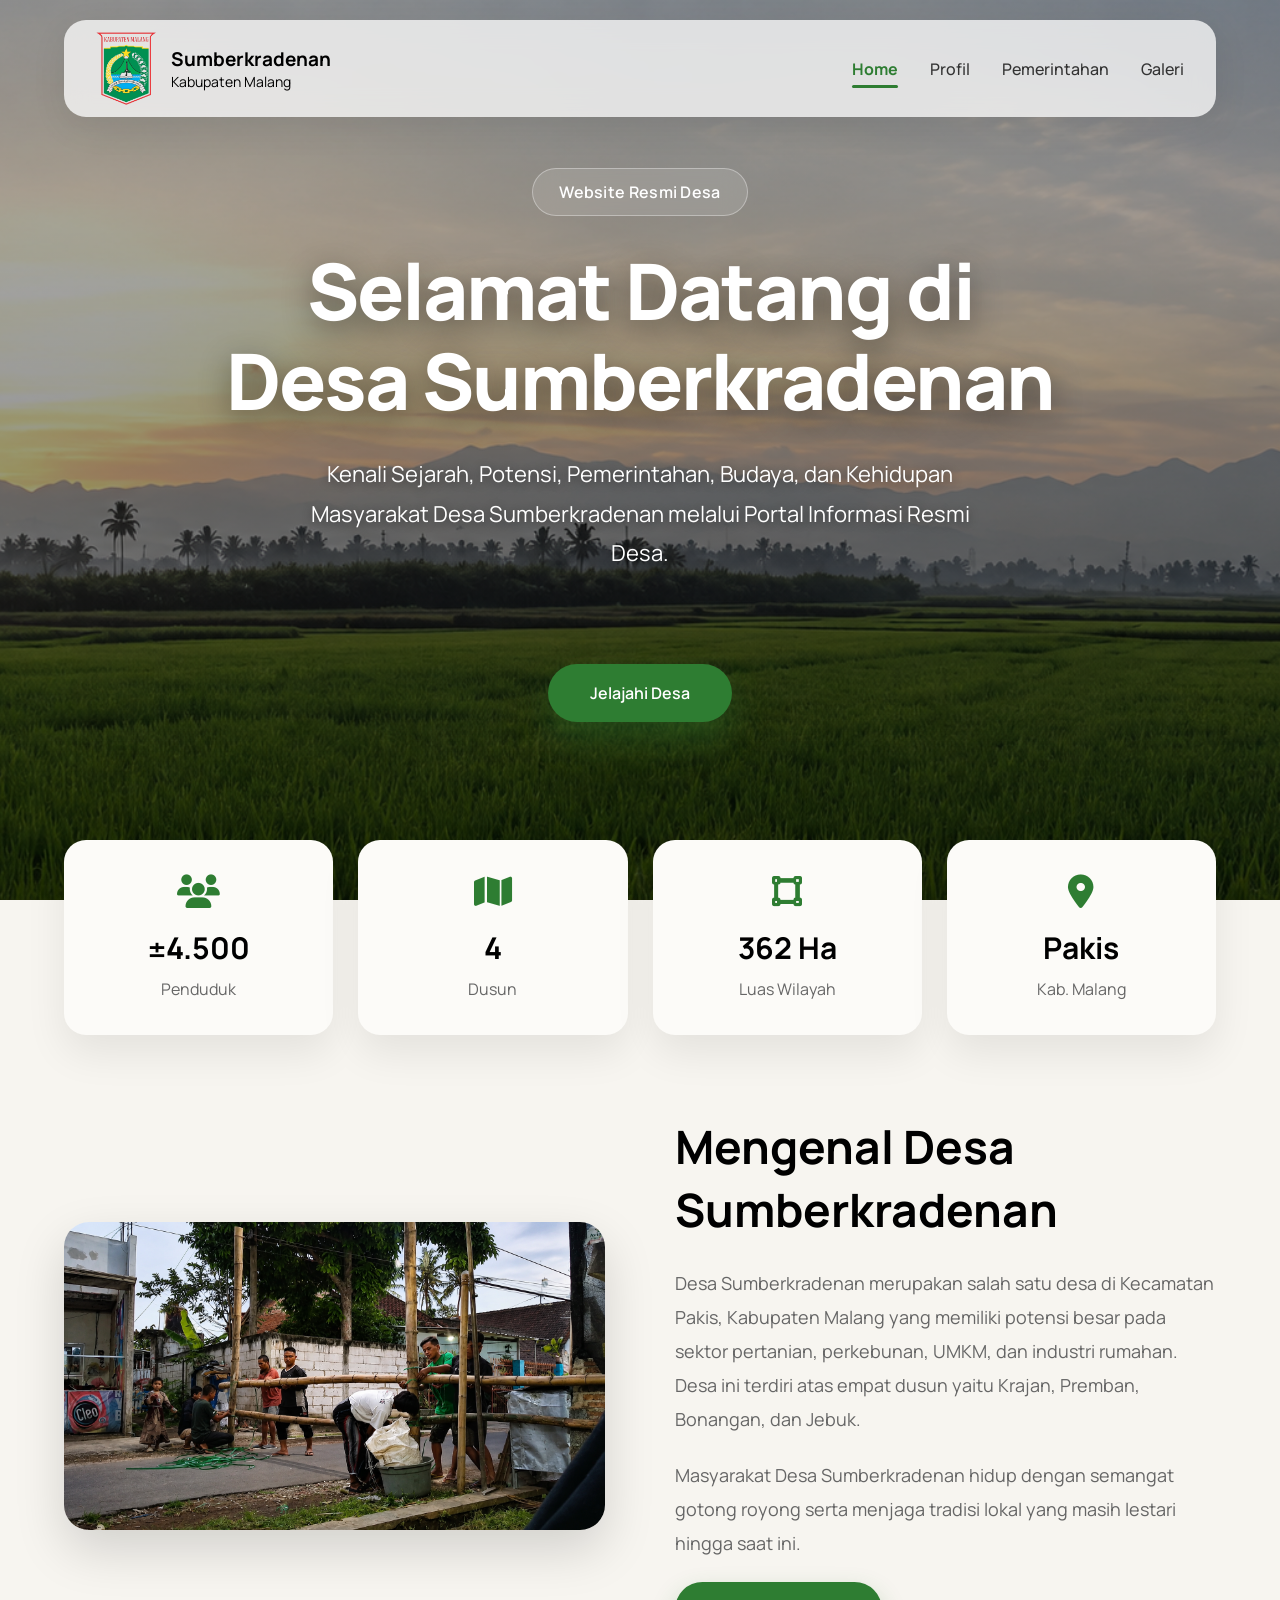
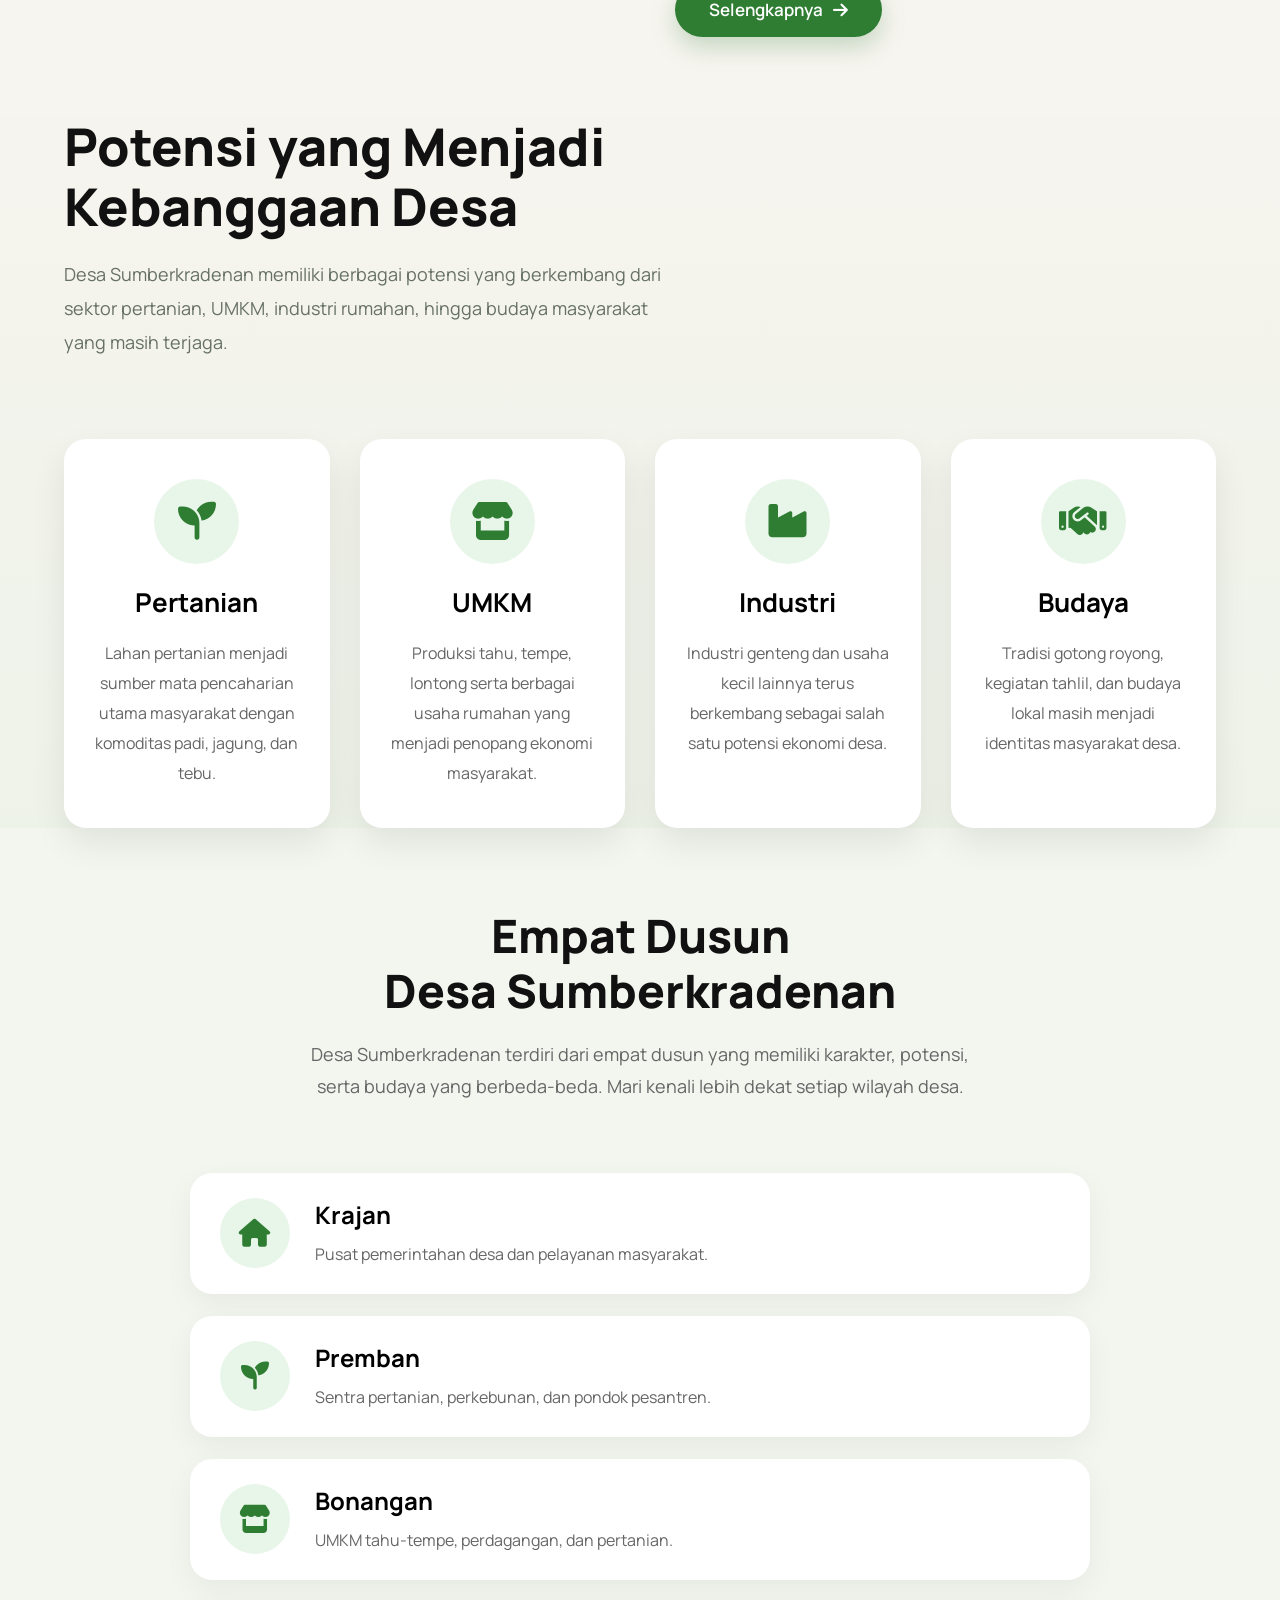
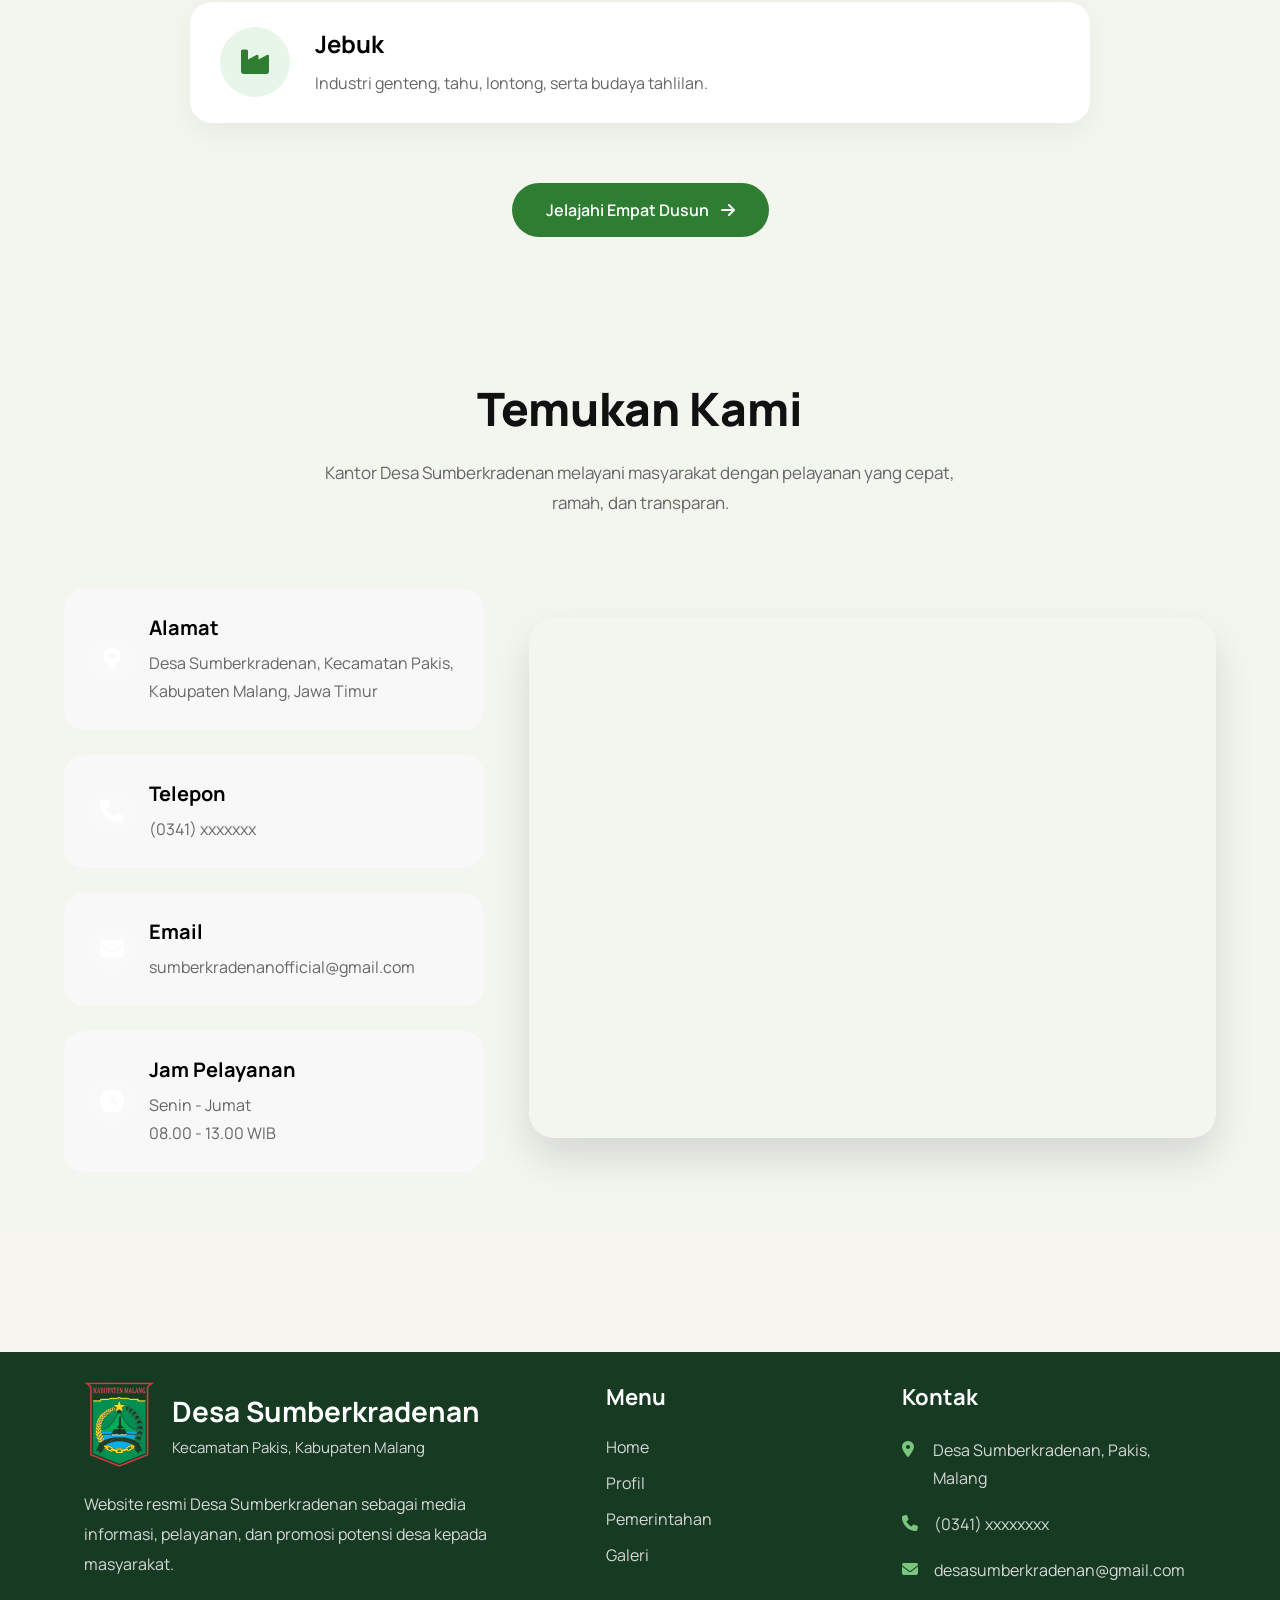
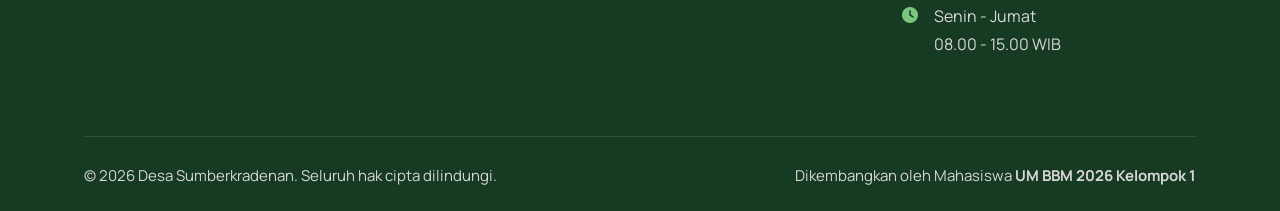
==== commit e5f4be93: "Perbarui tampilan dan navigasi website Desa Sumberkradenan" ====
--- a/index.html
+++ b/index.html
@@ -68,7 +68,7 @@
             melalui Portal Informasi Resmi Desa.
         </p>
         <div class="hero-button">
-            <a href="#" class="hero-btn">Jelajahi Desa</a>
+            <a href="#dusun" class="hero-btn">Jelajahi Desa</a>
         </div>
     </div>
 
@@ -242,14 +242,11 @@
 
             </div>
 
-        </div>
-
-        <div class="potensi-button">
-            <a href="pages/profil.html#dusun" class="btn-preview">
-                Jelajahi Empat Dusun
-                <i class="fa-solid fa-arrow-right"></i>
-            </a>
-        </div>
+        
+
+        
+            
+    
 
     </div>
 
@@ -257,7 +254,7 @@
 
 <!-- ================= PREVIEW DUSUN ================= -->
 
-<section class="preview-dusun">
+<section class="preview-dusun" id="dusun">
 
     <div class="container">
 
@@ -405,7 +402,7 @@
 
                         <h3>Email</h3>
 
-                        <p>desasumberkradenan@gmail.com</p>
+                        <p>sumberkradenanofficial@gmail.com</p>
 
                     </div>
 
@@ -493,10 +490,10 @@
 
                 <ul class="footer-links">
 
-                    <li><a href="../index.html">Home</a></li>
-                    <li><a href="profil.html">Profil</a></li>
-                    <li><a href="pemerintahan.html">Pemerintahan</a></li>
-                    <li><a href="galeri.html">Galeri</a></li>
+                    <li><a href="index.html">Home</a></li>
+                    <li><a href="pages/profil.html">Profil</a></li>
+                    <li><a href="pages/pemerintahan.html">Pemerintahan</a></li>
+                    <li><a href="pages/galeri.html">Galeri</a></li>
             
 
                 </ul>
--- a/assets/css/style.css
+++ b/assets/css/style.css
@@ -1219,7 +1219,7 @@
     width:100%;
     background:#163A22;
     color:#fff;
-    padding:80px 0 25px;
+    padding:30px 0 25px;
     margin-top:120px;
 }
 
@@ -2397,43 +2397,24 @@
 }
 
 /*================ EMPAT DUSUN =================*/
-
 .dusun-section{
-
     padding:130px 0 80px;
-
-}
-
-.section-title{
-
+}
+.dusun-section .section-title{
     text-align:center;
-
     max-width:800px;
-
     margin:0 auto 90px;
-
-}
-
-.section-title h2{
-
+}
+.dusun-section .section-title h2{
     font-size:56px;
-
     font-weight:800;
-
     color:#222;
-
     margin:25px 0;
-
-}
-
-.section-title p{
-
+}
+.dusun-section .section-title p{
     font-size:20px;
-
     line-height:34px;
-
     color:#666;
-
 }
 
 .dusun-item{
@@ -4832,3 +4813,25 @@
     }
 }
 
+#judulDusun{
+    font-size:56px;
+}
+
+@media (max-width:991px){
+    #judulDusun{
+        font-size:38px;
+    }
+}
+
+@media (max-width:768px){
+    #judulDusun{
+        font-size:30px;
+        line-height:1.3;
+    }
+}
+
+@media (max-width:480px){
+    #judulDusun{
+        font-size:24px;
+    }
+}
--- a/assets/css/responsive.css
+++ b/assets/css/responsive.css
@@ -346,4 +346,58 @@
     .info-card p{
         font-size:13px;
     }
+}
+
+@media (max-width:768px){
+    body.menu-open .hamburger{
+        display:none;
+    }
+}
+
+/*================ SECTION TITLE (EMPAT DUSUN & LAINNYA) ================*/
+@media (max-width:991px){
+    .dusun-section .section-title h2{
+        font-size:38px;
+    }
+    .dusun-section .section-title p{
+        font-size:17px;
+        line-height:30px;
+    }
+}
+
+@media (max-width:768px){
+    .dusun-section .section-title h2{
+        font-size:30px;
+        line-height:1.3;
+    }
+    .dusun-section .section-title{
+        margin-bottom:50px;
+    }
+}
+
+@media (max-width:480px){
+    .dusun-section .section-title h2{
+        font-size:24px;
+    }
+}
+
+@media (max-width:768px){
+    .history-title,
+    .wilayah-title,
+    .lokasi-title,
+    .potensi-title,
+    .preview-header h2 {
+        font-size:30px;
+        line-height:1.3;
+    }
+}
+
+@media (max-width:480px){
+    .history-title,
+    .wilayah-title,
+    .lokasi-title,
+    .potensi-title,
+    .preview-header h2 {
+        font-size:24px;
+    }
 }
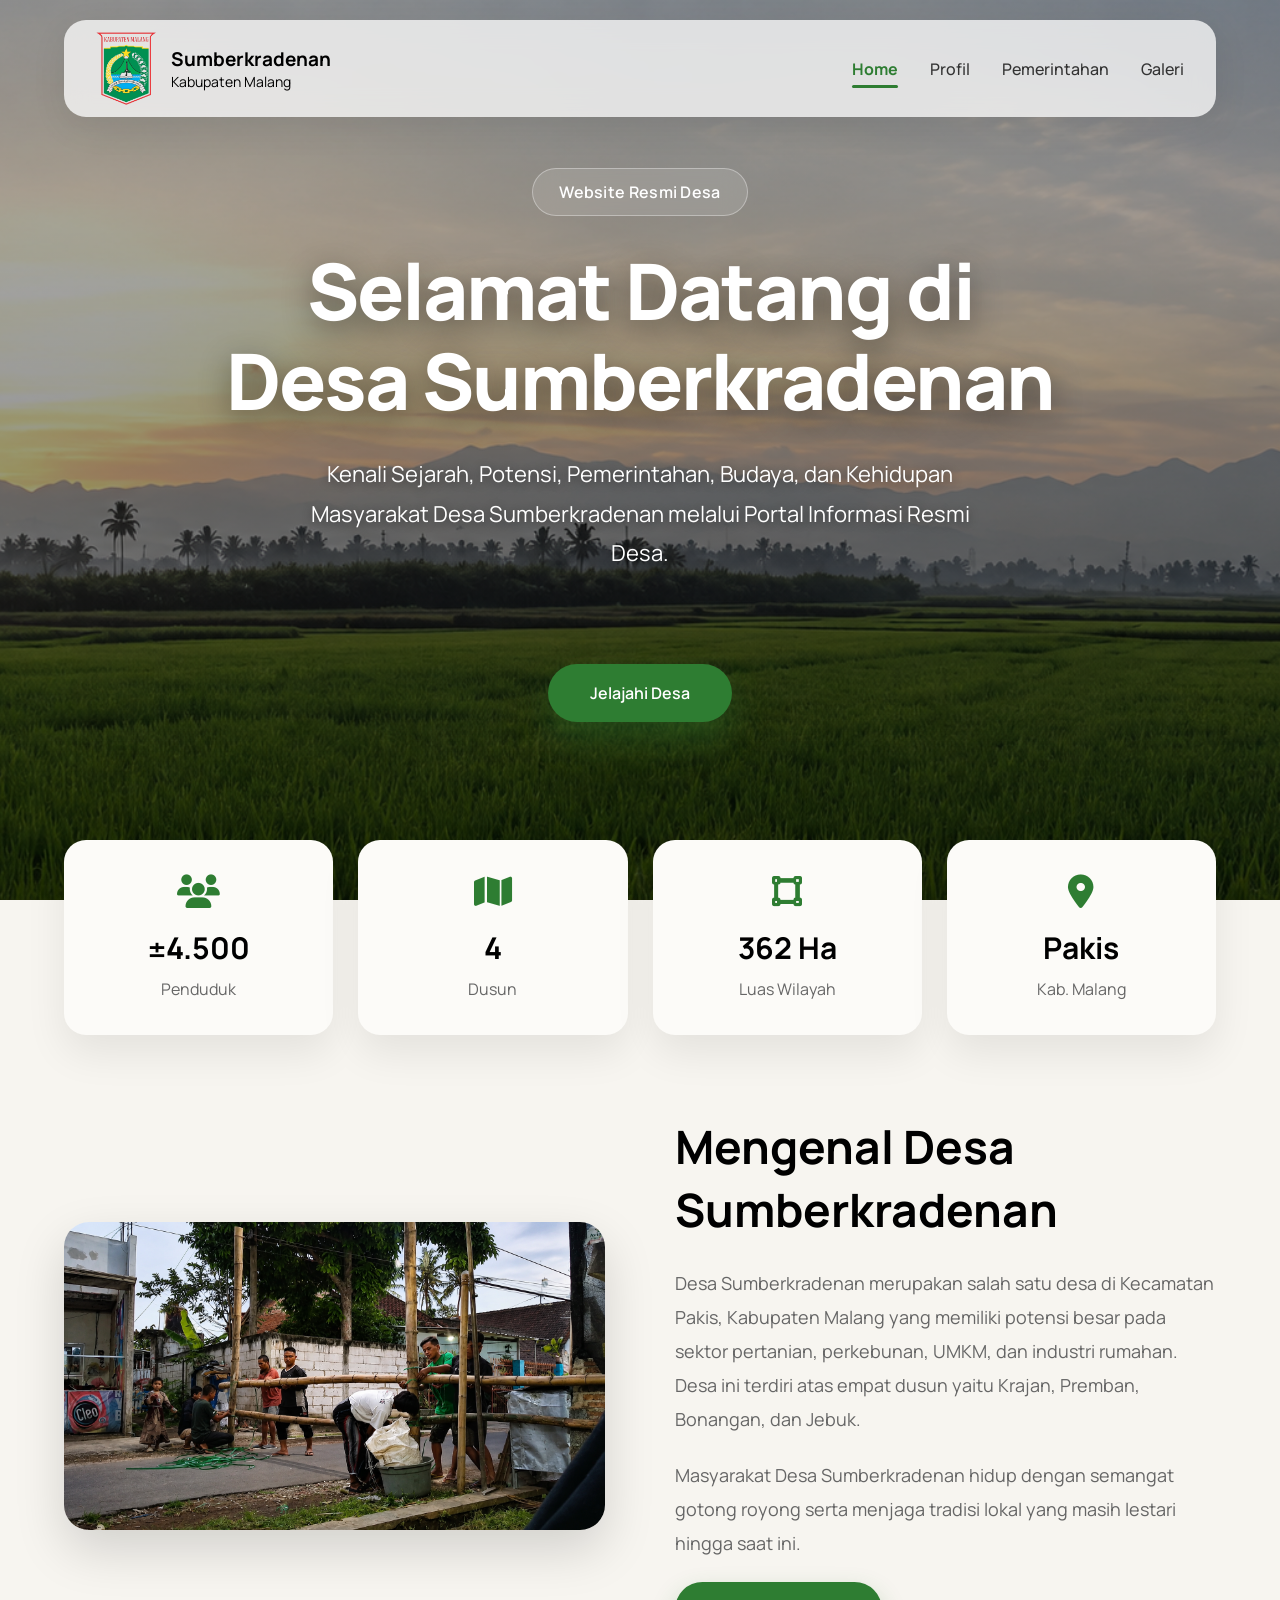
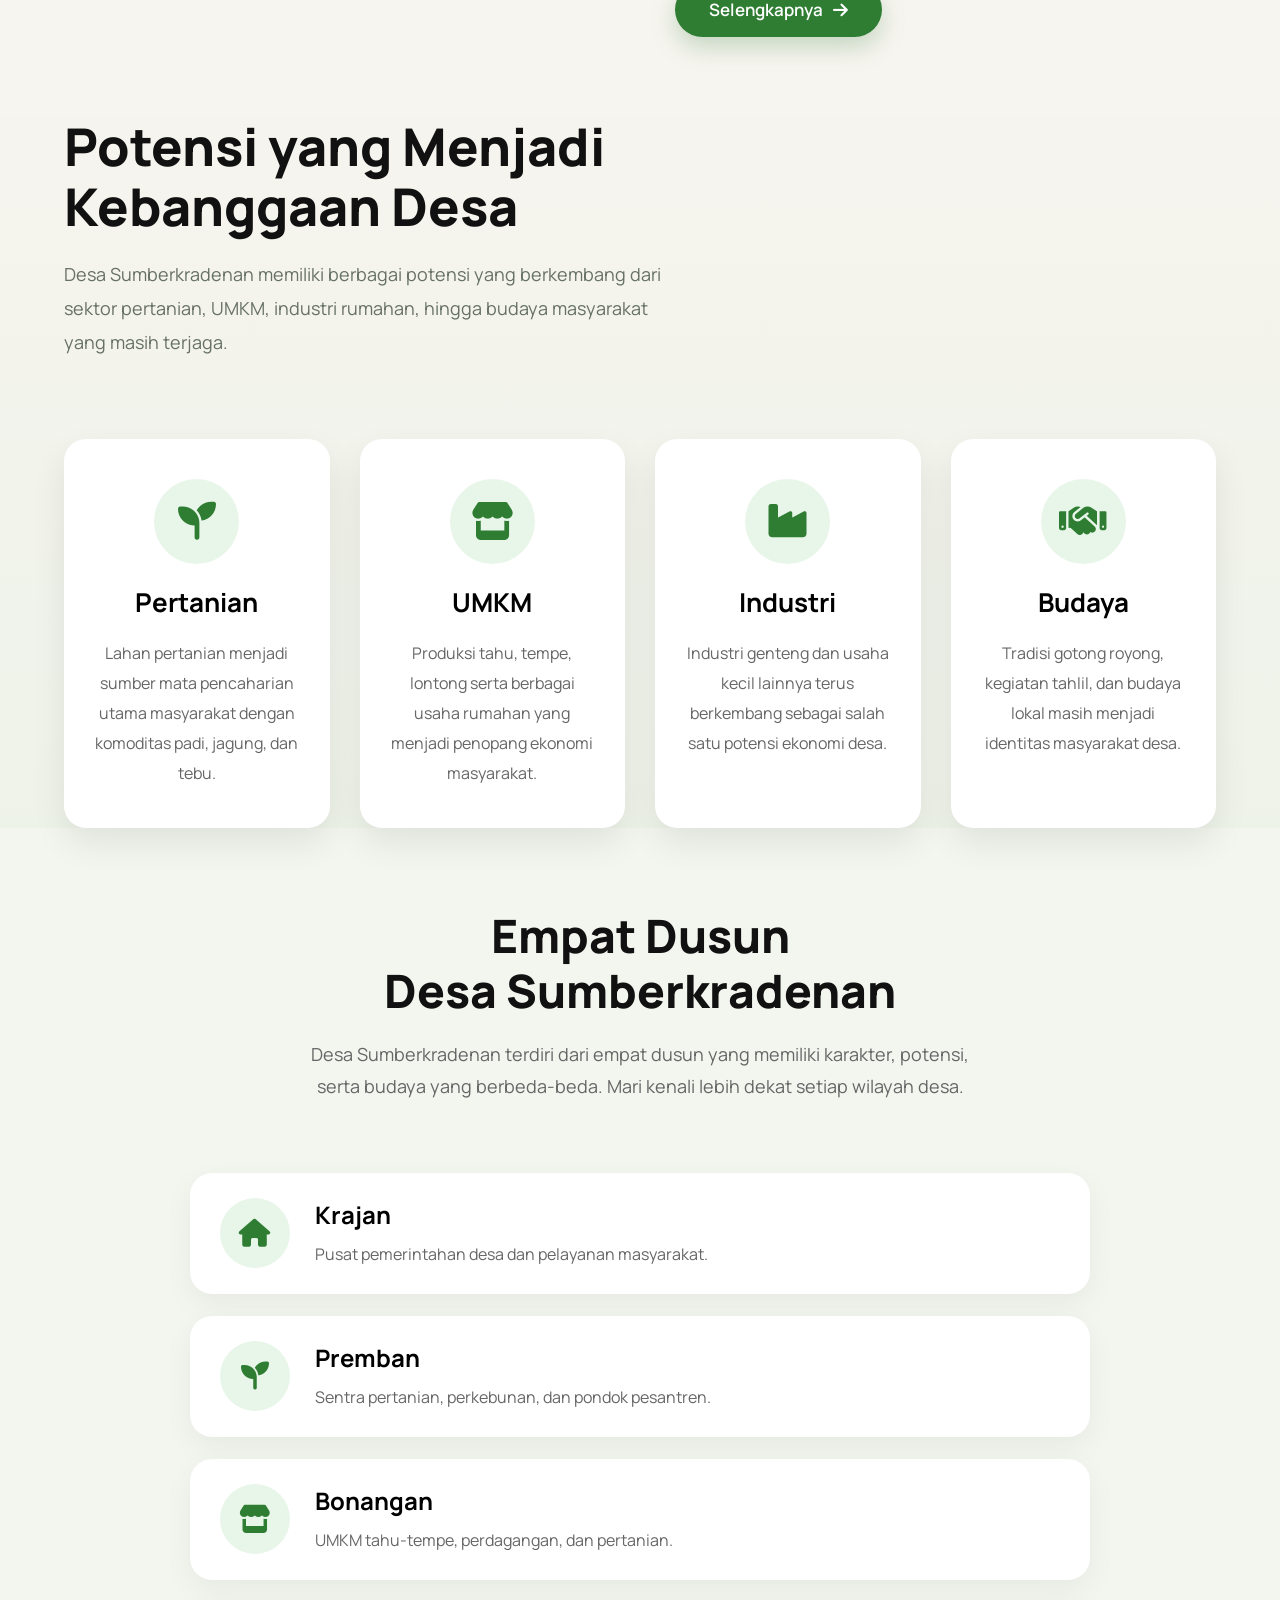
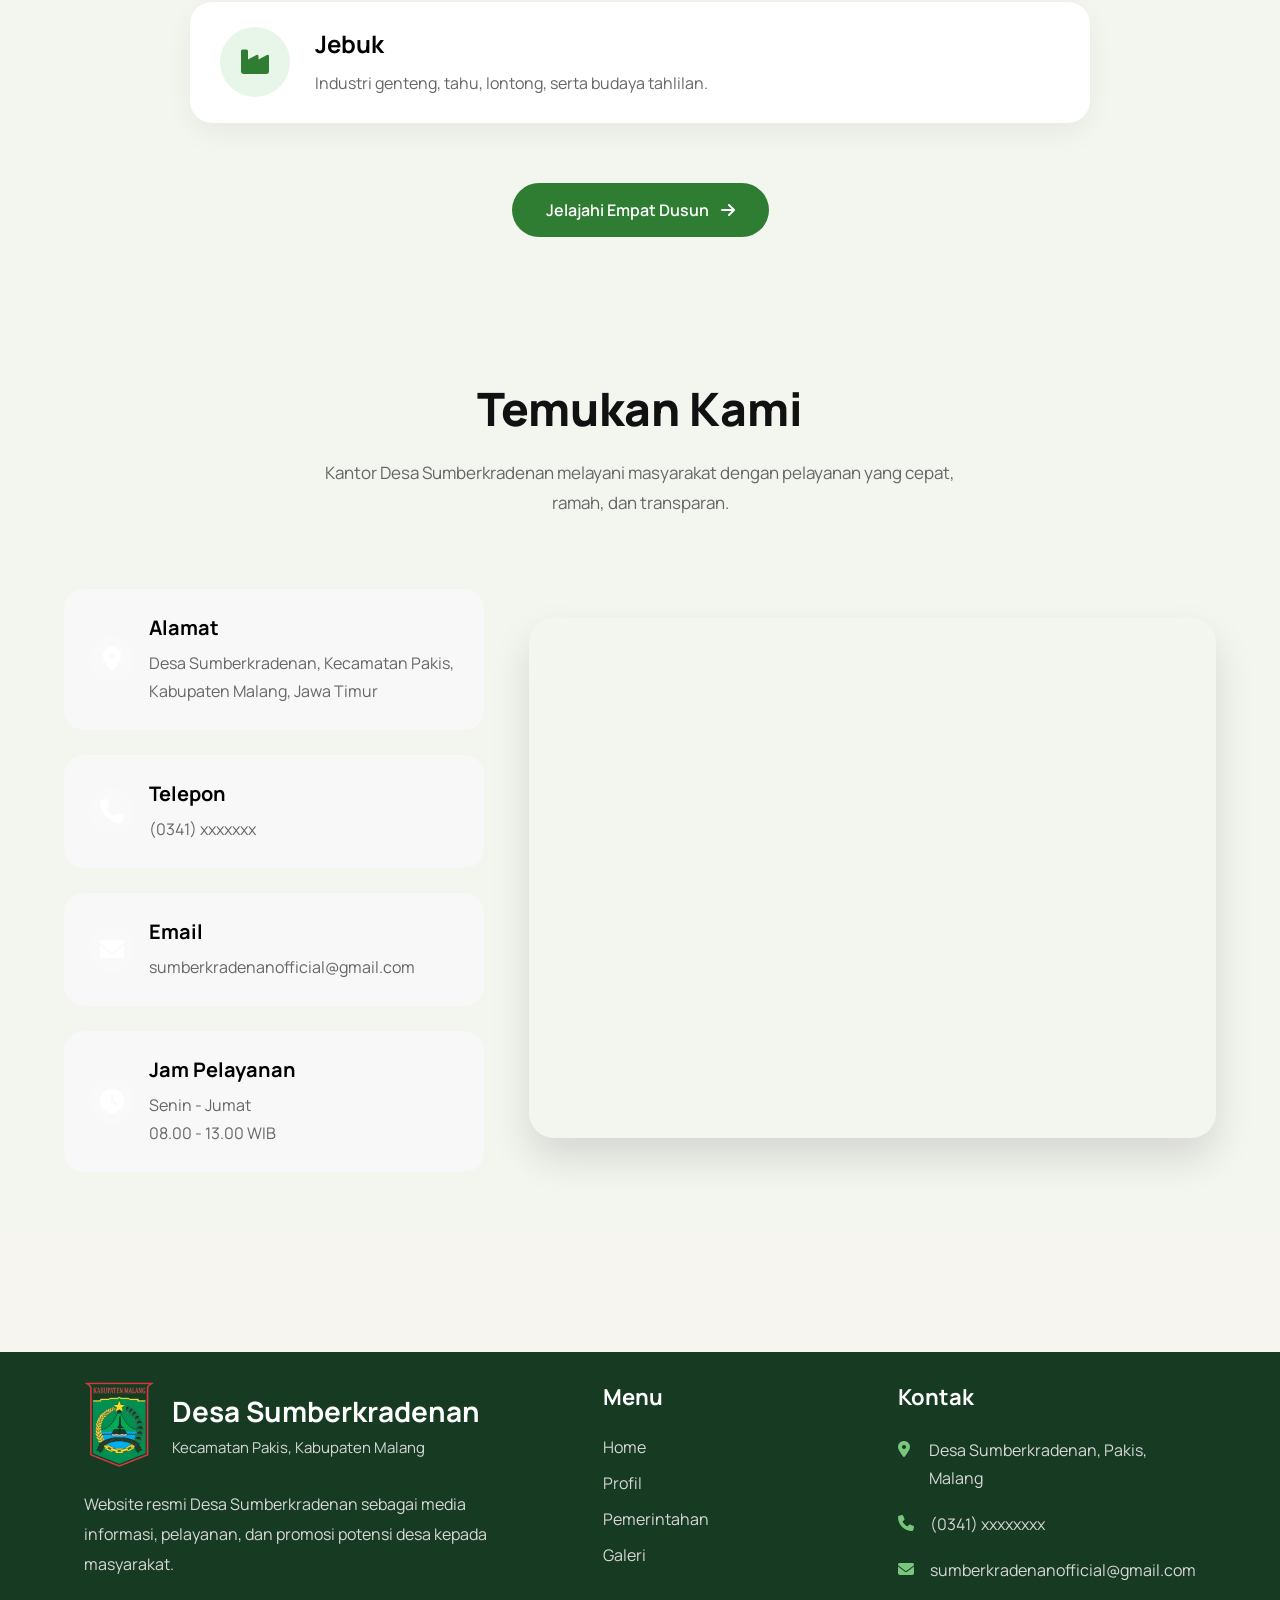
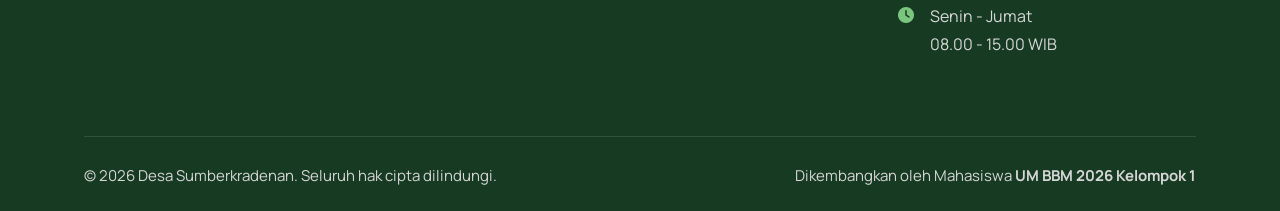
==== commit e6fa8313: "Perbarui tampilan dan navigasi website Desa Sumberkradenan" ====
--- a/index.html
+++ b/index.html
@@ -520,7 +520,7 @@
 
                     <li>
                         <i class="fa-solid fa-envelope"></i>
-                        desasumberkradenan@gmail.com
+                        sumberkradenanofficial@gmail.com
                     </li>
 
                     <li>
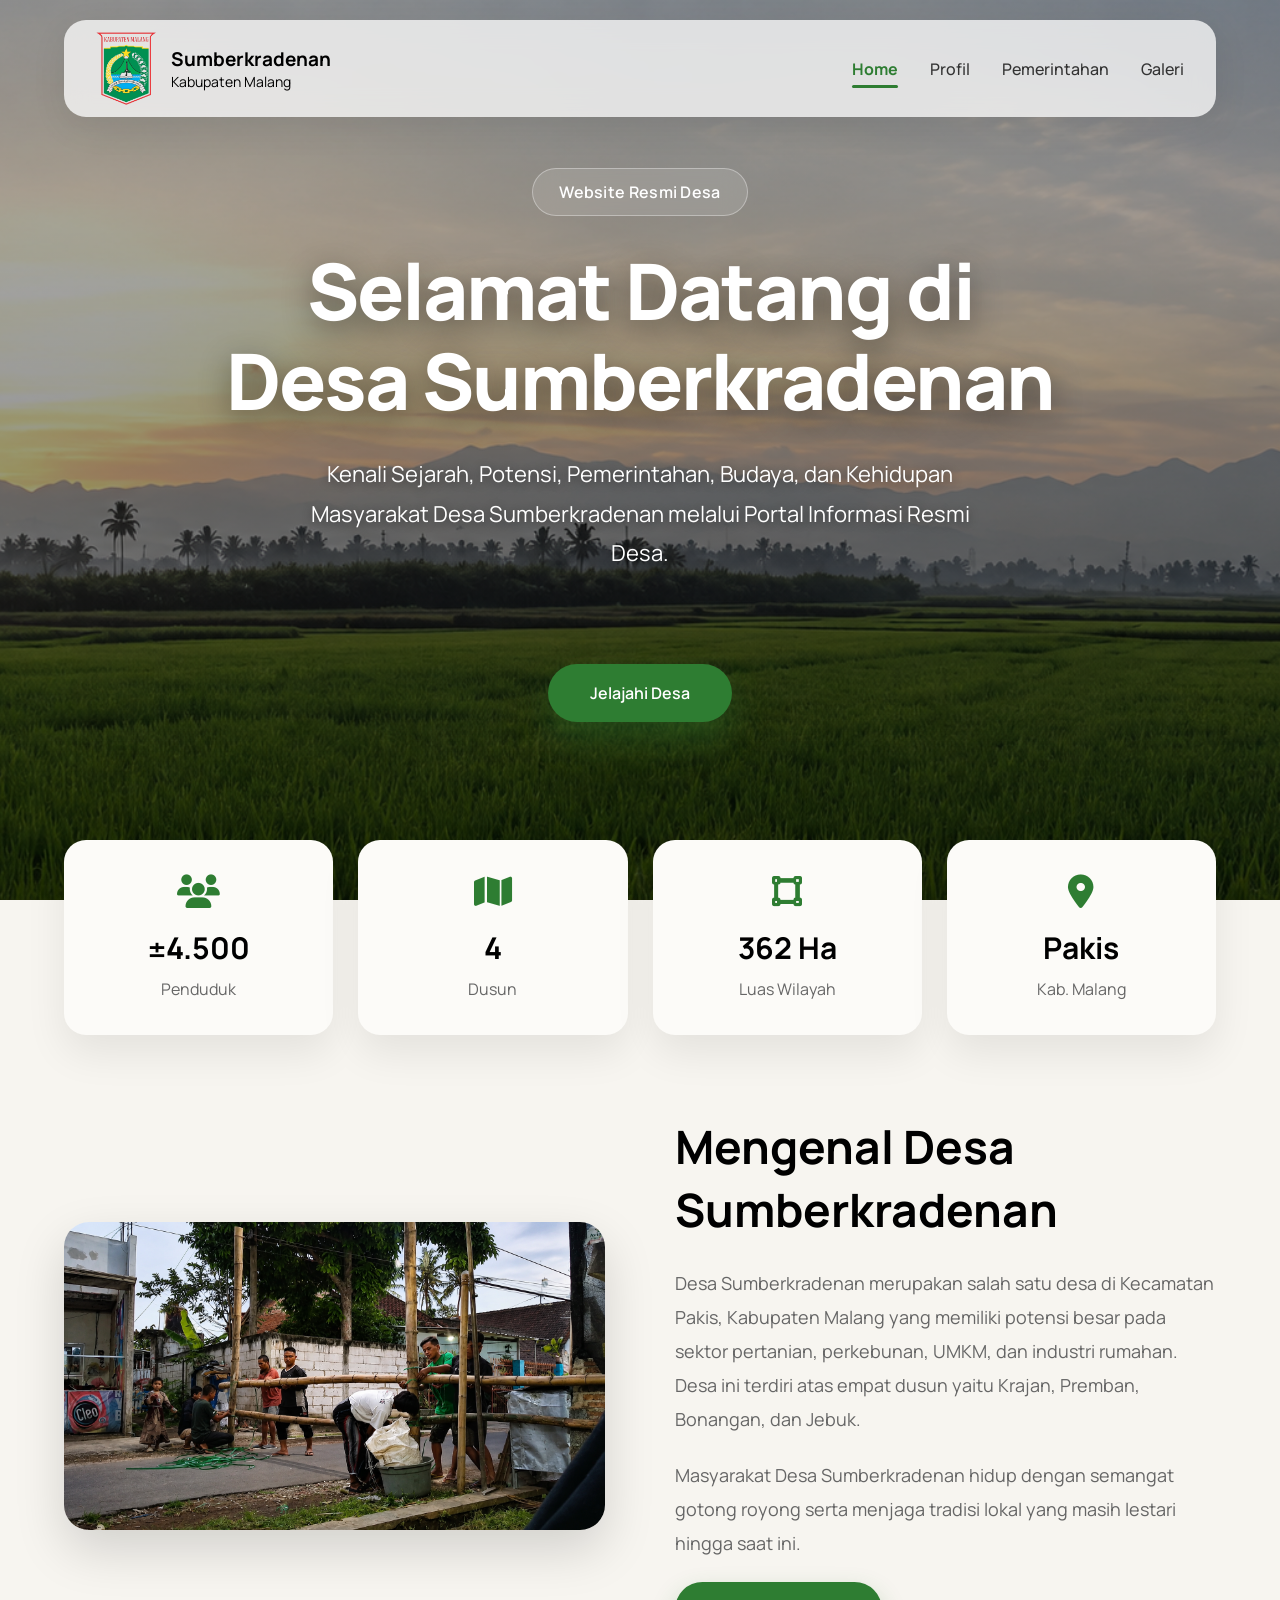
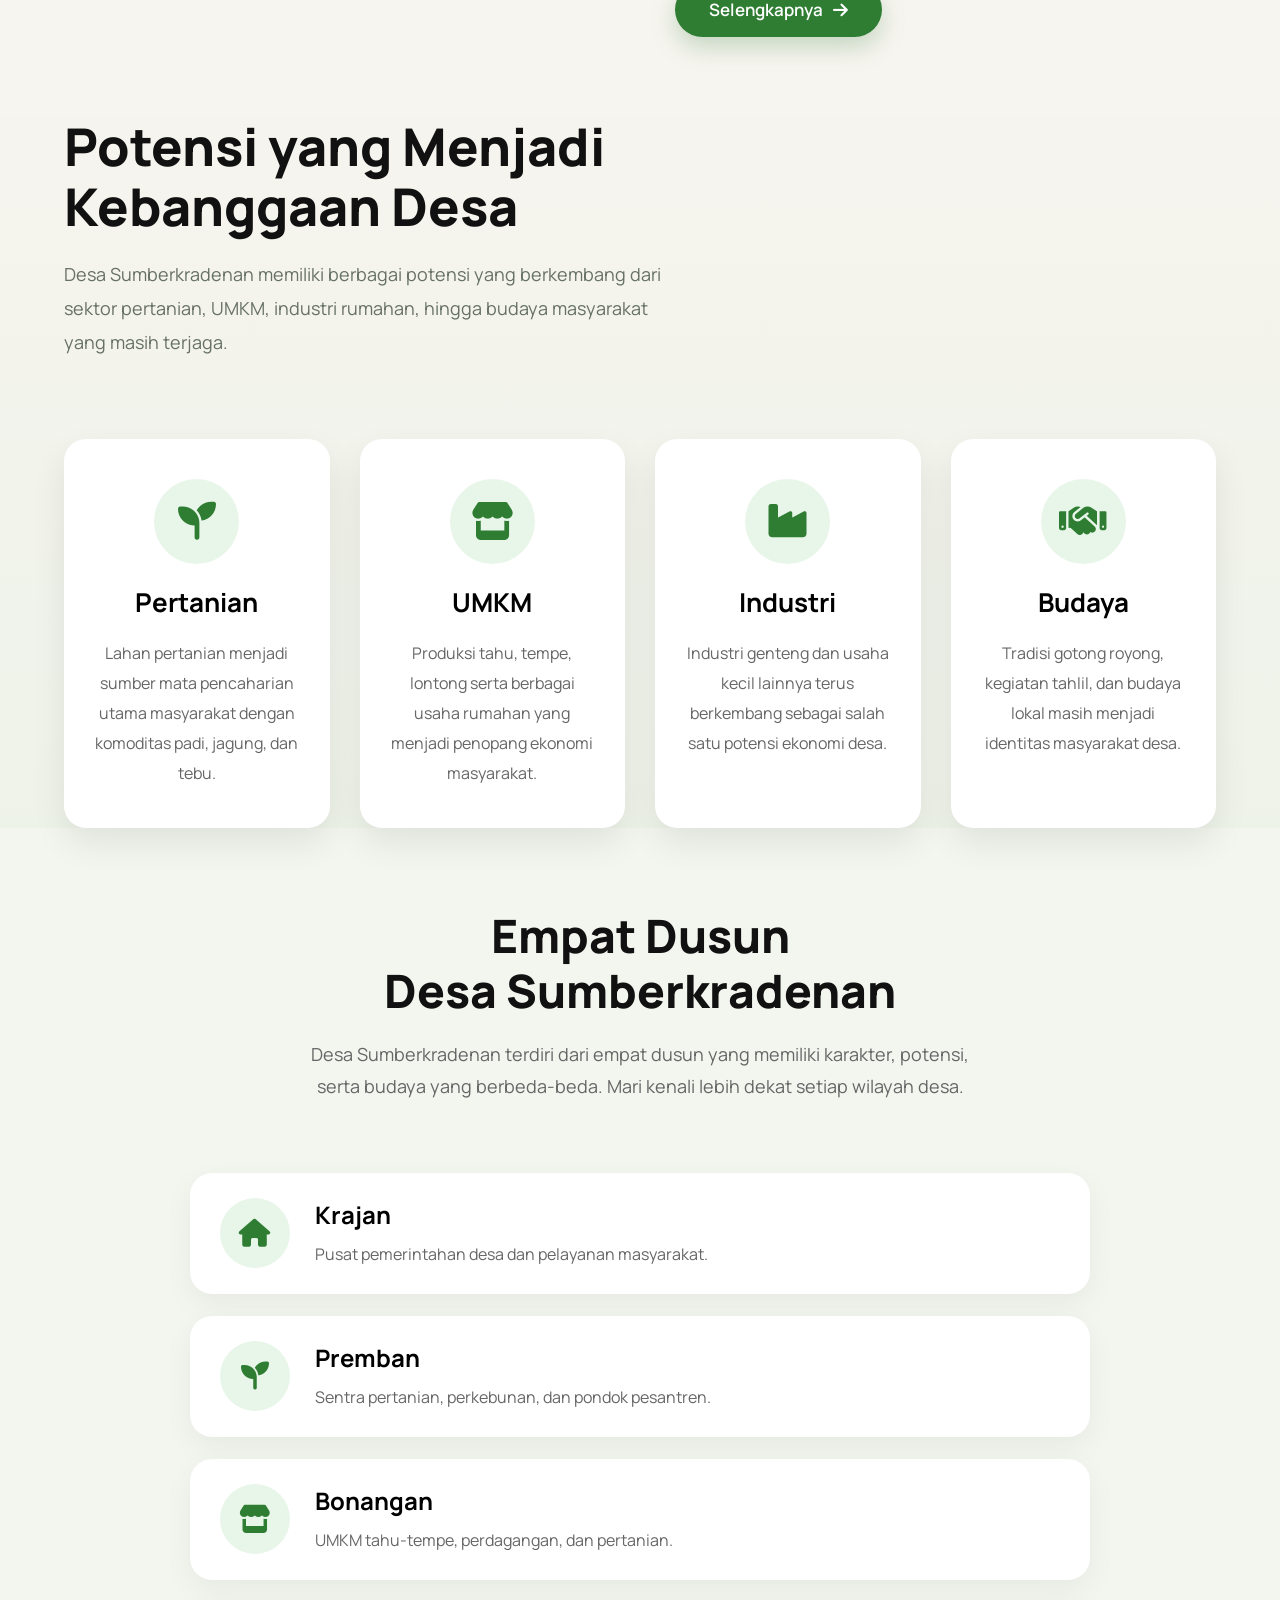
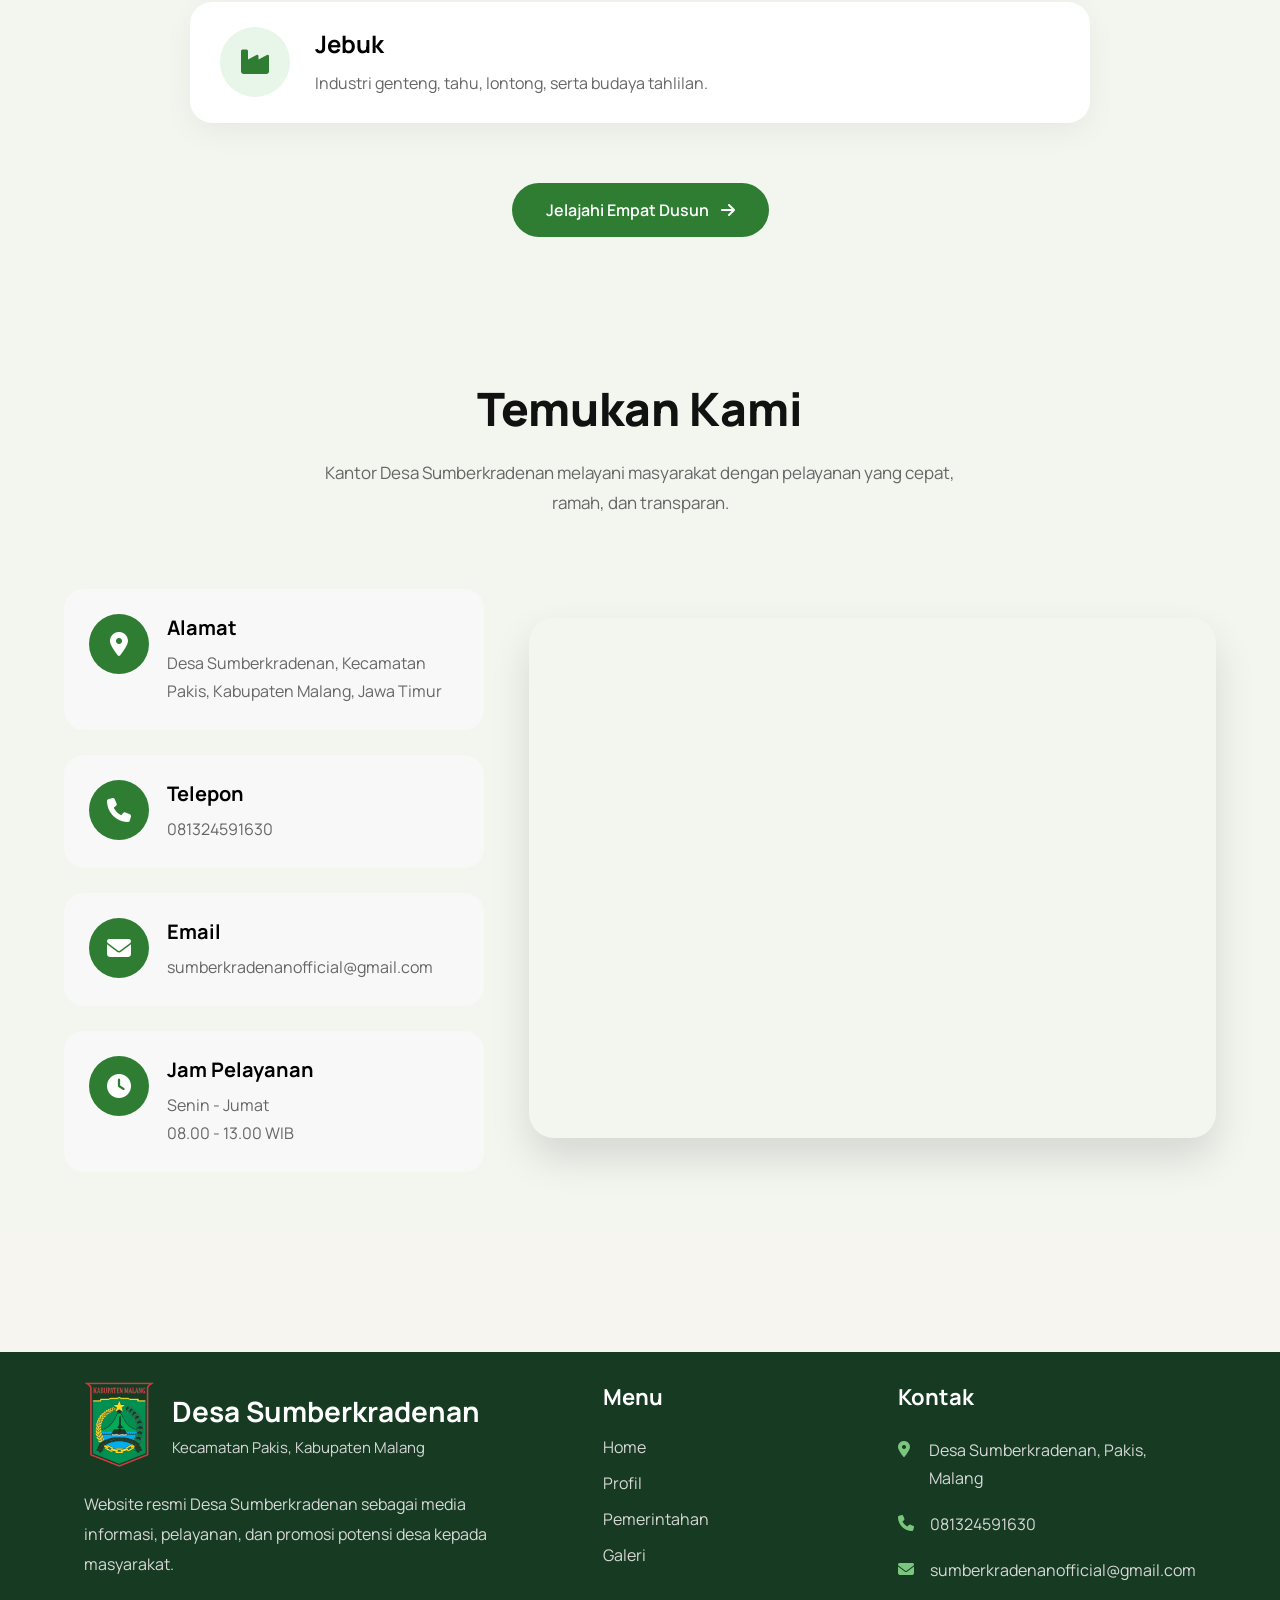
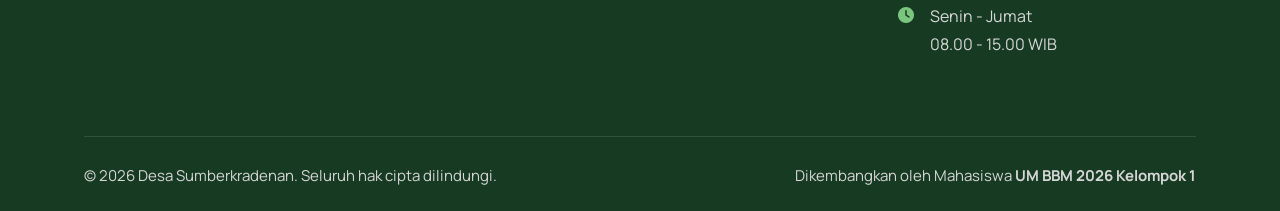
==== commit c174addb: "Perbarui tampilan dan navigasi website Desa Sumberkradenan" ====
--- a/index.html
+++ b/index.html
@@ -336,100 +336,57 @@
 </section>
 
 <!-- ================= LOKASI DESA ================= -->
-
 <section id="lokasi" class="lokasi">
-
     <div class="container">
-
         <div class="lokasi-header">
-
-
-    <h2 class="lokasi-title">
-        Temukan Kami
-    </h2>
-
-    <p class="lokasi-desc">
-        Kantor Desa Sumberkradenan melayani masyarakat dengan
-        pelayanan yang cepat, ramah, dan transparan.
-    </p>
-
-</div>
-
+            <h2 class="lokasi-title">
+                Temukan Kami
+            </h2>
+            <p class="lokasi-desc">
+                Kantor Desa Sumberkradenan melayani masyarakat dengan
+                pelayanan yang cepat, ramah, dan transparan.
+            </p>
+        </div>
         <div class="lokasi-wrapper">
-
             <!-- Informasi -->
-
             <div class="lokasi-info">
-
-                <div class="info-item">
-
+                <div class="info-item-lokasi">
                     <i class="fa-solid fa-location-dot"></i>
-
                     <div>
-
                         <h3>Alamat</h3>
-
                         <p>
                             Desa Sumberkradenan,
                             Kecamatan Pakis,
                             Kabupaten Malang,
                             Jawa Timur
                         </p>
-
                     </div>
-
-                </div>
-
-                <div class="info-item">
-
+                </div>
+                <div class="info-item-lokasi">
                     <i class="fa-solid fa-phone"></i>
-
                     <div>
-
                         <h3>Telepon</h3>
-
-                        <p>(0341) xxxxxxx</p>
-
+                        <p>081324591630</p>
                     </div>
-
-                </div>
-
-                <div class="info-item">
-
+                </div>
+                <div class="info-item-lokasi">
                     <i class="fa-solid fa-envelope"></i>
-
                     <div>
-
                         <h3>Email</h3>
-
                         <p>sumberkradenanofficial@gmail.com</p>
-
                     </div>
-
-                </div>
-
-                <div class="info-item">
-
+                </div>
+                <div class="info-item-lokasi">
                     <i class="fa-solid fa-clock"></i>
-
                     <div>
-
                         <h3>Jam Pelayanan</h3>
-
                         <p>
-
                             Senin - Jumat<br>
-
                             08.00 - 13.00 WIB
-
                         </p>
-
                     </div>
-
-                </div>
-
-            </div>
-
+                </div>
+            </div>
             <!-- Google Maps -->
 
             <div class="lokasi-map">
@@ -515,7 +472,7 @@
 
                     <li>
                         <i class="fa-solid fa-phone"></i>
-                        (0341) xxxxxxxx
+                        081324591630
                     </li>
 
                     <li>
--- a/assets/css/style.css
+++ b/assets/css/style.css
@@ -1057,98 +1057,66 @@
 }
 /* ================= LOKASI ================= */
 
+/* ================= LOKASI ================= */
 .lokasi{
-
     padding:60px 0;
-
     background:#F3F5EF;
-
-}
-
+}
 .lokasi-wrapper{
-
     display:grid;
-
     grid-template-columns:420px 1fr;
-
     gap:45px;
-
-    align-items:center;
-
-}
-
+    align-items:center;
+}
 .lokasi-info{
-
     display:flex;
-
     flex-direction:column;
-
     gap:25px;
-
-}
-
-.info-item{
-
+}
+.info-item-lokasi{
     display:flex;
-
     gap:18px;
-
     padding:25px;
-
     background:#f8f8f8;
-
     border-radius:20px;
-
     transition:.35s;
-
-}
-
-.info-item:hover{
-
+}
+.info-item-lokasi:hover{
     background:#E8F5E9;
-
     transform:translateY(-5px);
-
-}
-
-.info-item i{
-
+}
+.info-item-lokasi i{
     width:60px;
-
     height:60px;
-
     border-radius:50%;
-
+    background:#E8F5E9;
+    color:#2E7D32;
+    display:flex;
+    justify-content:center;
+    align-items:center;
+    font-size:24px;
+    flex-shrink:0;
+}
+.info-item-lokasi h3{
+    margin-bottom:8px;
+    font-size:20px;
+}
+.info-item-lokasi p{
+    color:#666;
+    line-height:28px;
+}
+
+.info-item-lokasi i{
+    width:60px;
+    height:60px;
+    border-radius:50%;
     background:#2E7D32;
-
-    color:white;
-
+    color:#ffffff;
     display:flex;
-
     justify-content:center;
-
-    align-items:center;
-
+    align-items:center;
     font-size:24px;
-
     flex-shrink:0;
-
-}
-
-.info-item h3{
-
-    margin-bottom:8px;
-
-    font-size:20px;
-
-}
-
-.info-item p{
-
-    color:#666;
-
-    line-height:28px;
-
 }
 
 .lokasi-map iframe{
@@ -2830,7 +2798,7 @@
 }
 .struktur{
 
-    padding:120px 0;
+    padding:50px 0;
 
     background:#F3F5EF;
 
@@ -3226,7 +3194,7 @@
 
 .lembaga{
 
-    padding:120px 0;
+    padding:100px 0;
     background:#ffffff;
 
 }
--- a/assets/css/responsive.css
+++ b/assets/css/responsive.css
@@ -400,4 +400,87 @@
     .preview-header h2 {
         font-size:24px;
     }
+}
+
+/*================ LOKASI - RESPONSIVE (TABLET & HP) ================*/
+@media (max-width:991px){
+    .lokasi-wrapper{
+        grid-template-columns:1fr;
+        gap:30px;
+    }
+    .lokasi-map iframe{
+        height:380px;
+    }
+}
+
+@media (max-width:768px){
+    .info-item-lokasi{
+        padding:20px;
+    }
+    .info-item-lokasi h3{
+        font-size:18px;
+    }
+    .info-item-lokasi p{
+        font-size:15px;
+        line-height:26px;
+    }
+}
+
+@media (max-width:480px){
+    .info-item-lokasi{
+        gap:14px;
+        padding:16px;
+    }
+    .info-item-lokasi i{
+        width:48px;
+        height:48px;
+        font-size:18px;
+        flex-shrink:0;
+    }
+    .info-item-lokasi h3{
+        font-size:17px;
+    }
+    .info-item-lokasi p{
+        font-size:14px;
+        line-height:24px;
+    }
+}
+
+/*================ DUSUN IMAGE - LANDSCAPE DI TABLET & HP ================*/
+@media (max-width:991px){
+    .dusun-item,
+    .dusun-item.reverse{
+        flex-direction:column;
+        gap:30px;
+    }
+    .dusun-image img{
+        height:280px;
+        aspect-ratio:16/9;
+        object-fit:cover;
+    }
+}
+
+@media (max-width:768px){
+    .dusun-image img{
+        height:240px;
+    }
+    .dusun-content h3{
+        font-size:30px;
+    }
+    .dusun-number{
+        font-size:48px;
+    }
+    .dusun-content p{
+        font-size:16px;
+        line-height:28px;
+    }
+}
+
+@media (max-width:480px){
+    .dusun-image img{
+        height:200px;
+    }
+    .dusun-content h3{
+        font-size:26px;
+    }
 }
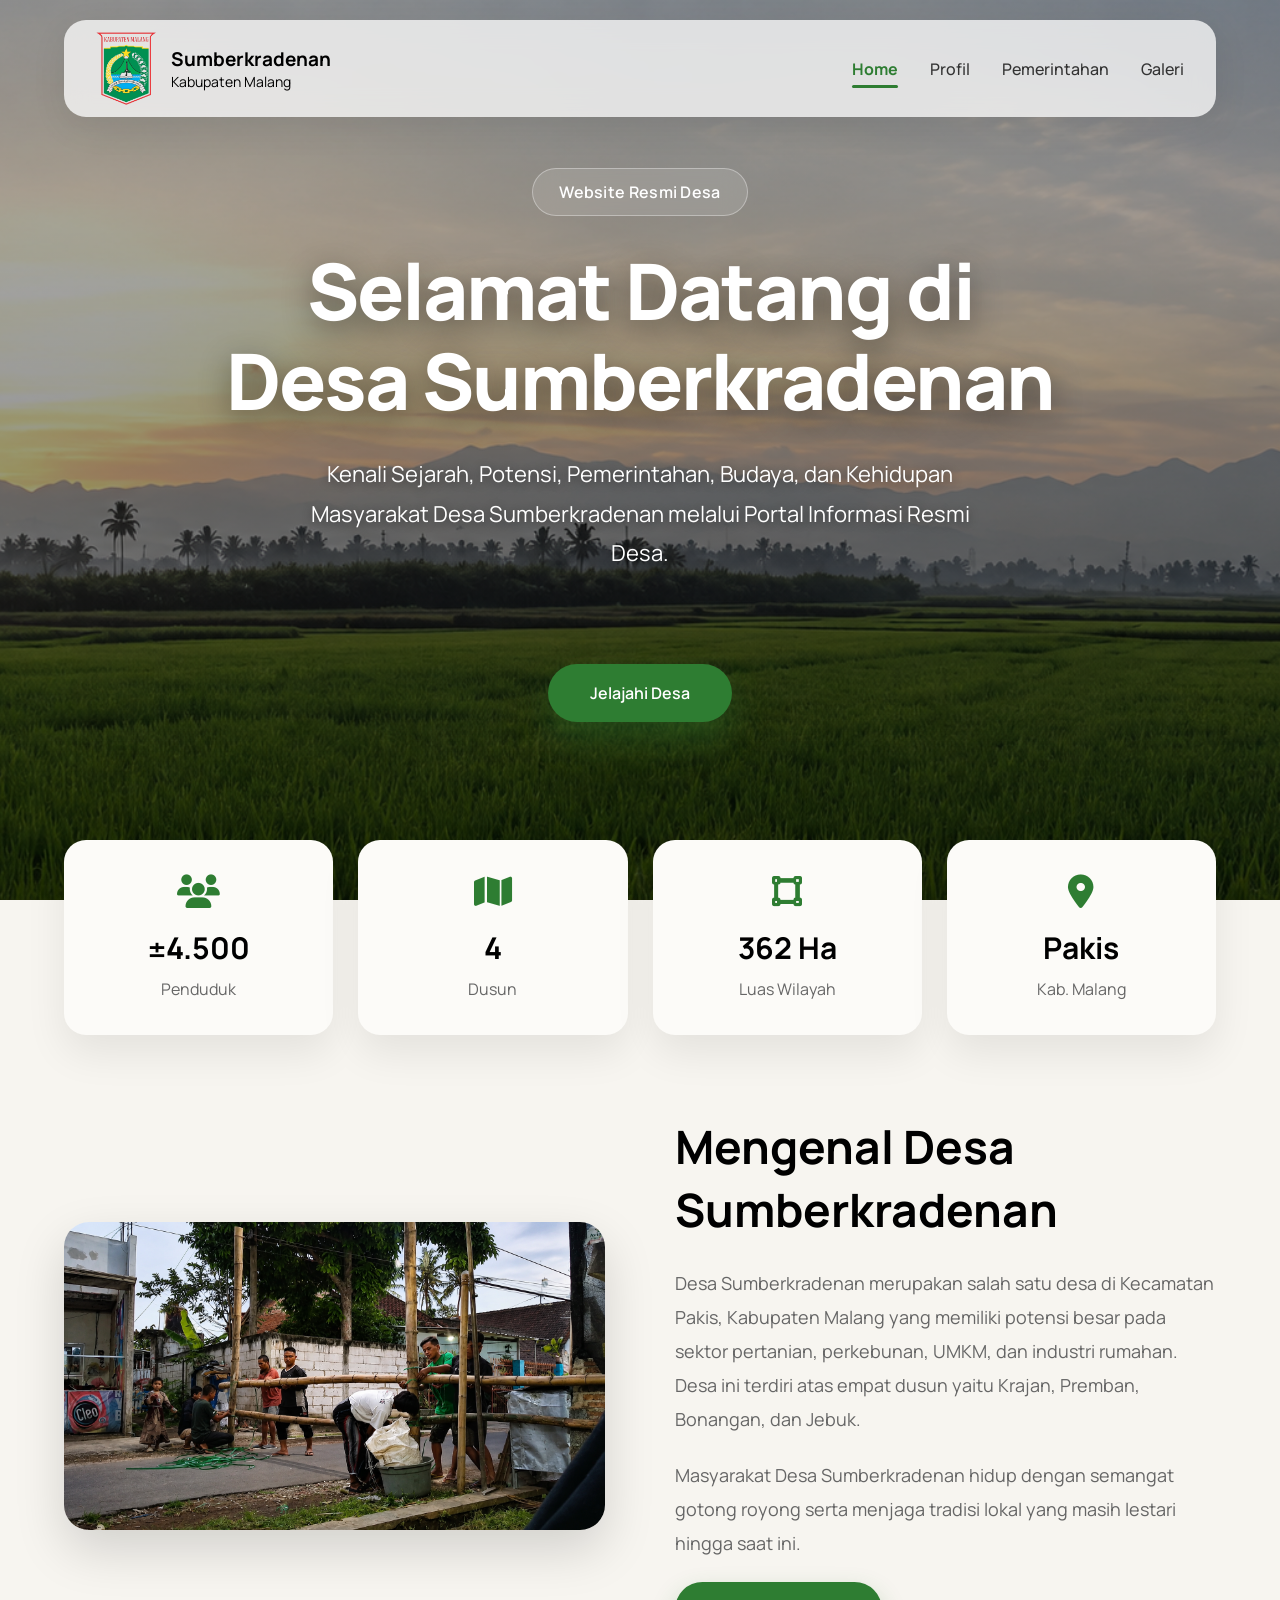
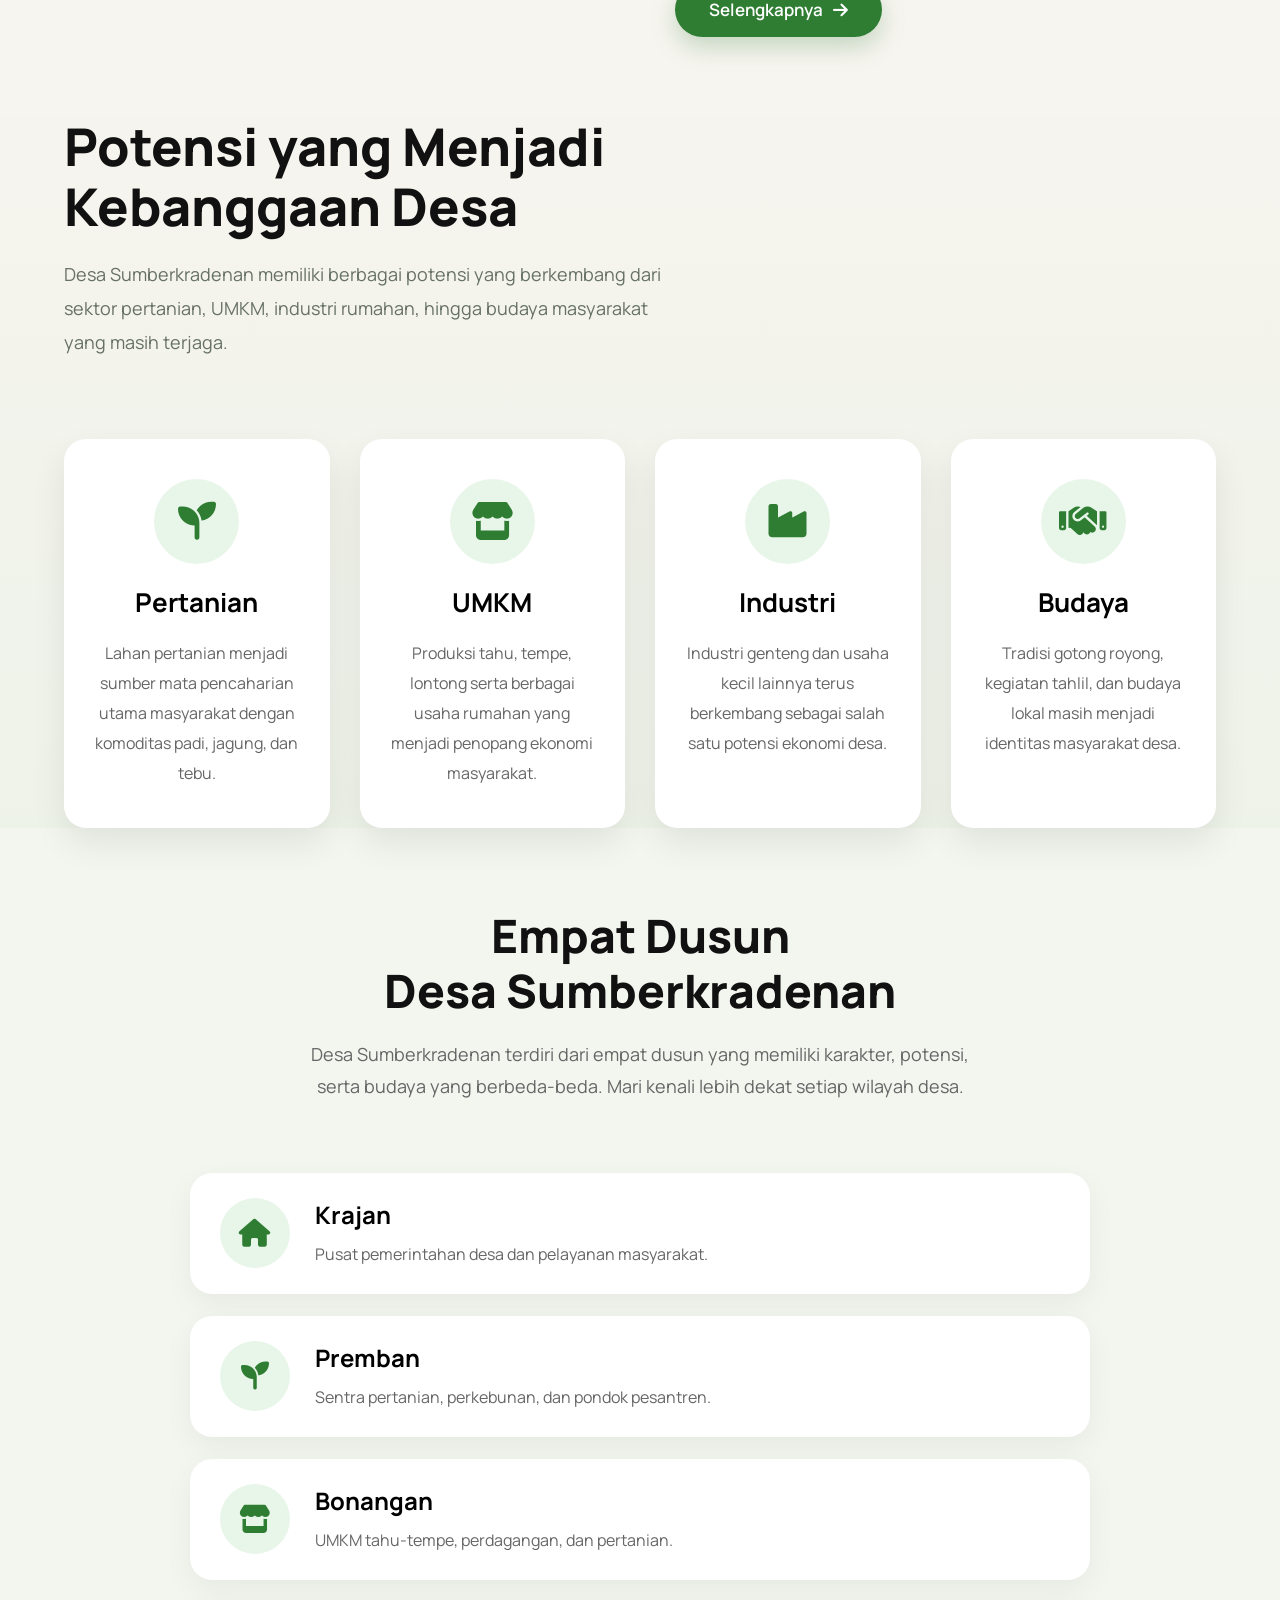
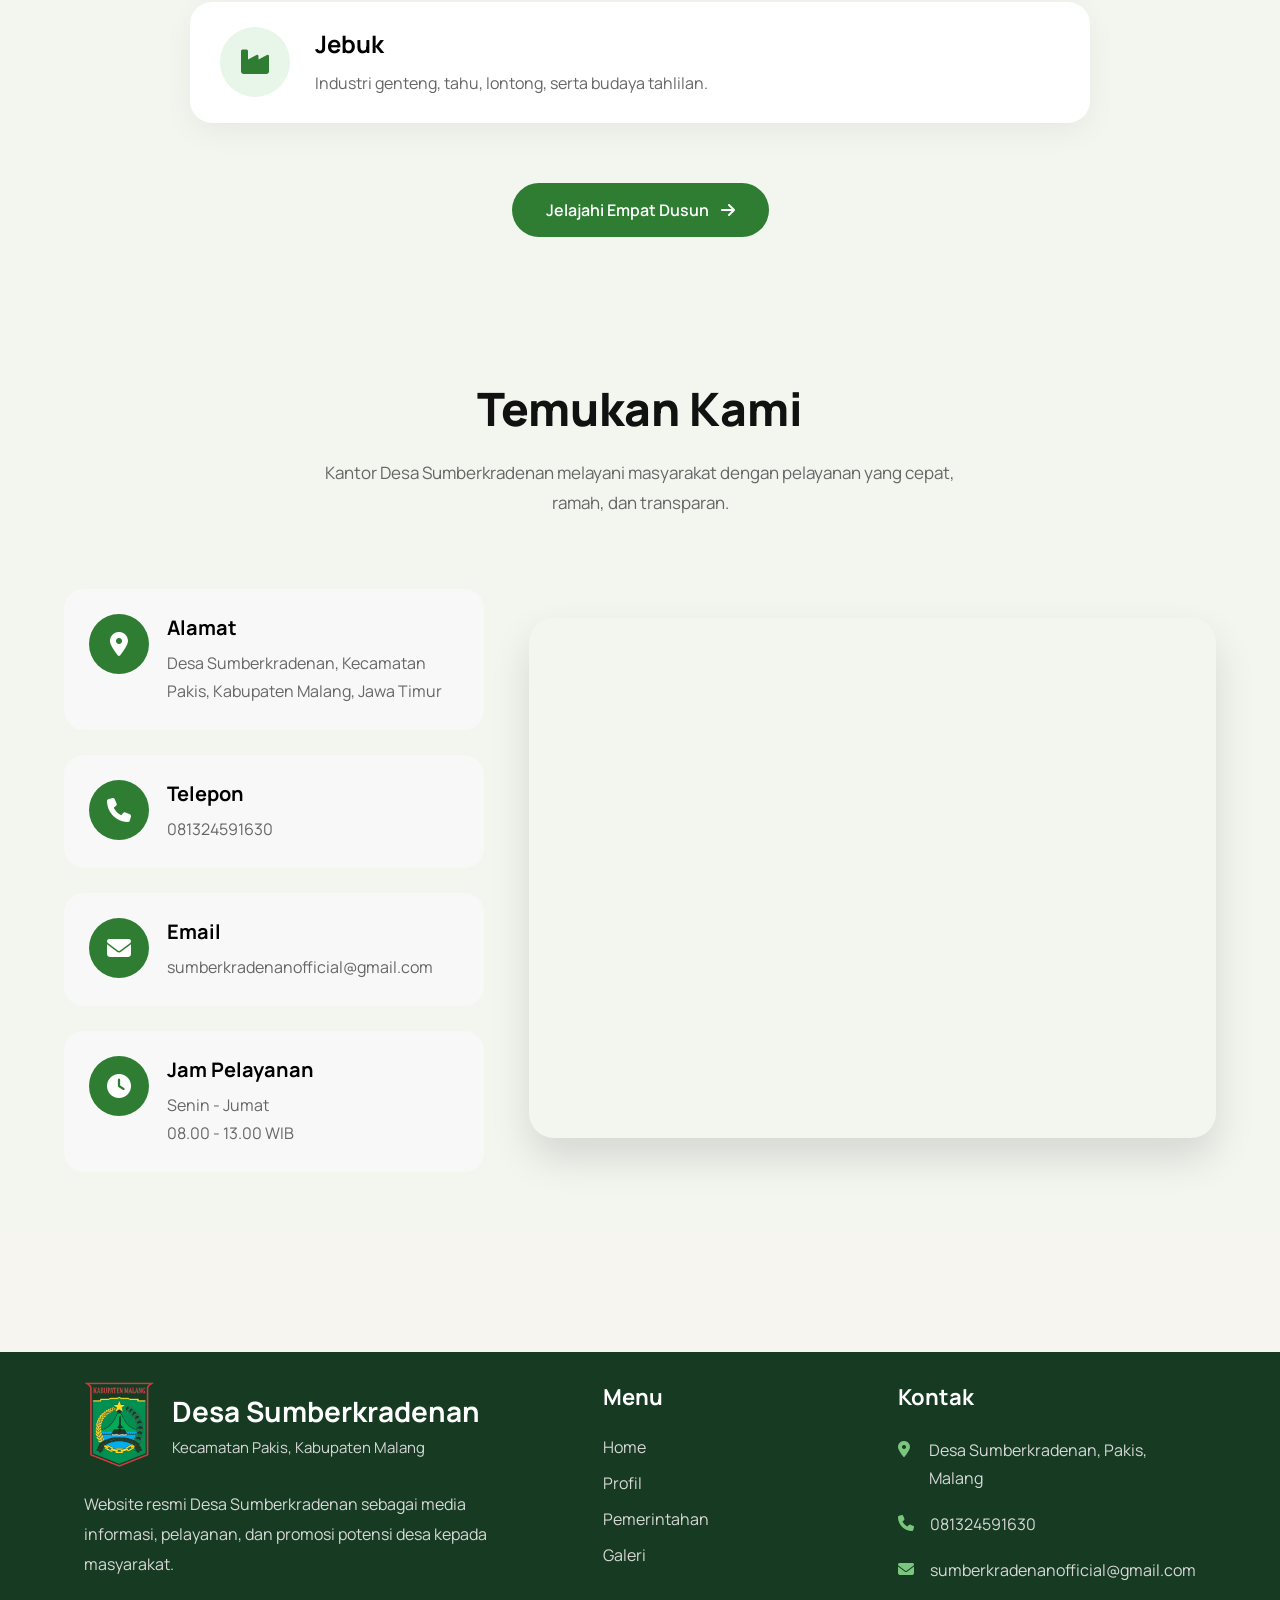
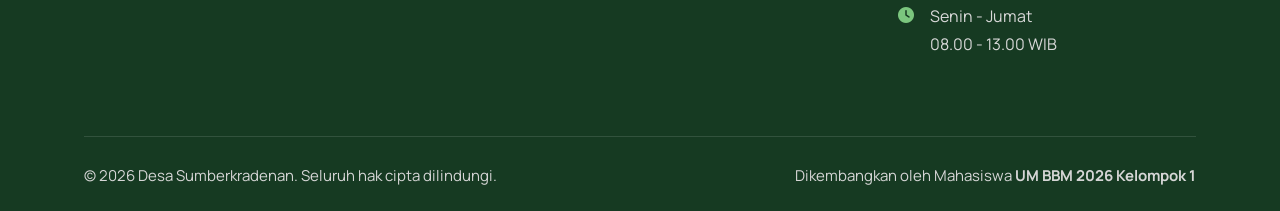
==== commit 3639e260: "Perbarui tampilan dan navigasi website Desa Sumberkradenan" ====
--- a/index.html
+++ b/index.html
@@ -484,7 +484,7 @@
                         <i class="fa-solid fa-clock"></i>
                         Senin - Jumat
                         <br>
-                        08.00 - 15.00 WIB
+                        08.00 - 13.00 WIB
                     </li>
 
                 </ul>
